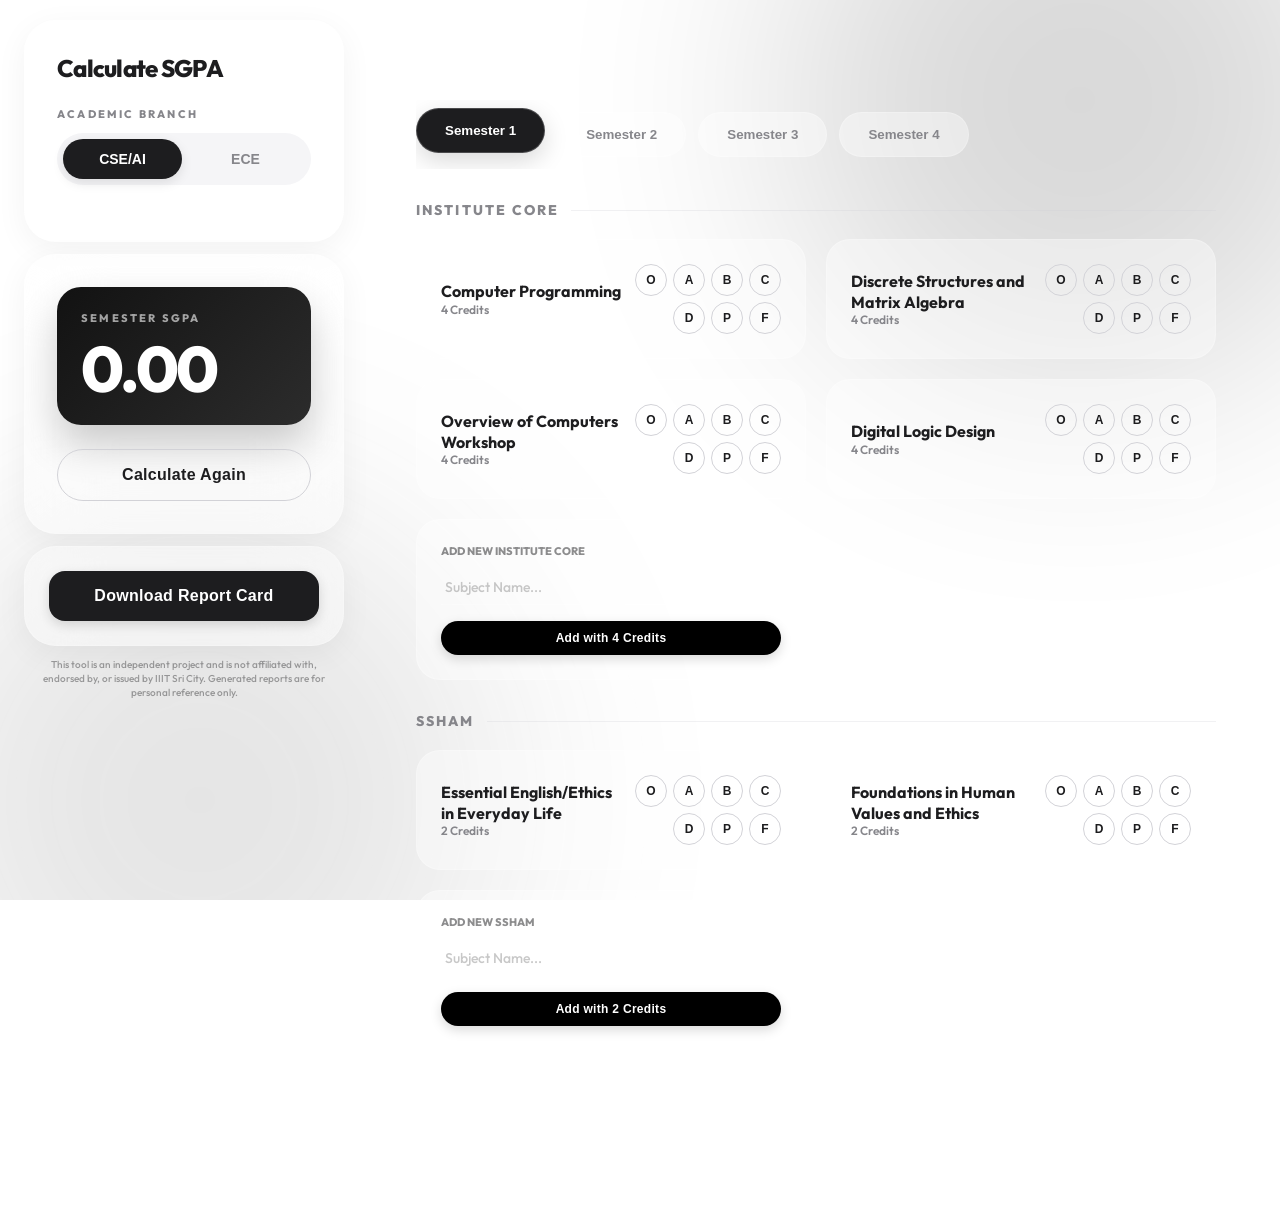
==== calculator.html @ d3ae96c5 "sgpa" ====
<!doctype html>
<html lang="en">

<head>
  <meta charset="UTF-8" />
  <meta name="viewport" content="width=device-width, initial-scale=1.0" />
  <title>SGPA CALCULATOR</title>
  <link rel="stylesheet" href="styles.css" />
  <link rel="preconnect" href="https://fonts.googleapis.com" />
  <link href="https://fonts.googleapis.com/css2?family=Outfit:wght@300;400;500;600;700;800&display=swap"
    rel="stylesheet" />
  <style>
    :root {
      --primary-accent: #000;
      --glass-bg: rgba(255, 255, 255, 0.4);
      --glass-border: rgba(255, 255, 255, 0.2);
      --card-radius: 32px;
      --fluid-ease: cubic-bezier(0.16, 1, 0.3, 1);
    }

    body.dark-mode {
      --primary-accent: #fff;
      --glass-bg: rgba(10, 10, 10, 0.4);
      --glass-border: rgba(255, 255, 255, 0.05);
    }

    body {
      font-family: 'Outfit', sans-serif;
      margin: 0;
      min-height: 100vh;
      background: var(--bg);
      color: var(--text);
      transition: background 0.5s ease;
    }

    /* Ambient Background blobs */
    .ambient-blobs {
      position: fixed;
      inset: 0;
      z-index: -1;
      overflow: hidden;
      pointer-events: none;
    }

    .blob {
      position: absolute;
      width: 600px;
      height: 600px;
      border-radius: 50%;
      filter: blur(120px);
      opacity: 0.15;
      animation: float 20s infinite alternate;
    }

    .blob-1 {
      background: #000;
      top: -200px;
      right: -100px;
    }

    .blob-2 {
      background: #555;
      bottom: -200px;
      left: -100px;
      animation-delay: -5s;
    }

    body.dark-mode .blob-1 {
      background: #fff;
    }

    body.dark-mode .blob-2 {
      background: #888;
    }

    @keyframes float {
      from {
        transform: translate(0, 0) rotate(0deg);
      }

      to {
        transform: translate(100px, 50px) rotate(30deg);
      }
    }


    .glass-card {
      background: var(--glass-bg);
      backdrop-filter: blur(40px) saturate(150%);
      border: 1px solid var(--glass-border);
      border-radius: var(--card-radius);
      padding: 32px;
      box-shadow: 0 8px 32px rgba(0, 0, 0, 0.05);
    }

    .brand-header {
      display: flex;
      align-items: center;
      gap: 16px;
      margin-bottom: 8px;
    }

    .brand-logo {
      width: 48px;
      height: 48px;
      background: var(--text);
      border-radius: 12px;
      display: flex;
      align-items: center;
      justify-content: center;
      color: var(--bg);
      font-weight: 800;
      font-size: 24px;
    }

    /* Branch Toggle */
    .branch-selector {
      display: grid;
      grid-template-columns: 1fr 1fr;
      background: var(--tag-bg);
      padding: 6px;
      border-radius: 999px;
      gap: 4px;
    }

    .branch-btn {
      padding: 12px;
      border-radius: 999px;
      border: none;
      background: transparent;
      color: var(--text-secondary);
      font-weight: 700;
      font-size: 14px;
      cursor: pointer;
      transition: all 0.4s var(--fluid-ease);
    }

    .branch-btn.active {
      background: var(--text);
      color: var(--bg);
      box-shadow: 0 4px 12px rgba(0, 0, 0, 0.1);
    }

    /* Results Dashboard */
    .result-stack {
      display: flex;
      flex-direction: column;
      gap: 16px;
    }

    .stat-card {
      padding: 24px;
      border-radius: 24px;
      background: var(--tag-bg);
      border: 1px solid var(--glass-border);
    }

    .stat-card.highlight {
      background: linear-gradient(135deg, #121212 0%, #2c2c2c 100%);
      border: none;
      box-shadow: 0 20px 40px rgba(0, 0, 0, 0.2);
      position: relative;
      overflow: hidden;
    }

    body.dark-mode .stat-card.highlight {
      background: linear-gradient(135deg, #f5f5f7 0%, #d2d2d7 100%);
    }

    .stat-card.highlight .stat-label {
      color: #ffffff;
      opacity: 0.6;
    }

    .stat-card.highlight .stat-value {
      color: #ffffff;
    }

    body.dark-mode .stat-card.highlight .stat-label {
      color: #000000;
      opacity: 0.5;
    }

    body.dark-mode .stat-card.highlight .stat-value {
      color: #000000;
    }

    .stat-label {
      font-size: 11px;
      font-weight: 800;
      text-transform: uppercase;
      letter-spacing: 0.2em;
      margin-bottom: 12px;
      display: block;
    }

    .stat-value {
      font-size: 64px;
      font-weight: 800;
      letter-spacing: -0.04em;
      line-height: 1;
    }

    /* Main Content Styling */
    .content-panel {
      display: flex;
      flex-direction: column;
      gap: 32px;
    }

    .semester-nav {
      display: flex;
      gap: 12px;
      padding: 12px 0;
      overflow-x: auto;
      scrollbar-width: none;
      -ms-overflow-style: none;
    }

    .semester-nav::-webkit-scrollbar {
      display: none;
    }

    .sem-tab {
      padding: 14px 28px;
      background: var(--glass-bg);
      border: 1px solid var(--glass-border);
      border-radius: 999px;
      font-weight: 700;
      white-space: nowrap;
      cursor: pointer;
      transition: all 0.4s var(--fluid-ease);
      color: var(--text-secondary);
      user-select: none;
    }

    .sem-tab.active {
      background: var(--text);
      color: var(--bg);
      transform: translateY(-4px);
      box-shadow: 0 8px 24px rgba(0, 0, 0, 0.15);
    }

    .category-group {
      margin-bottom: 32px;
      animation: slide-up 0.6s var(--fluid-ease) both;
    }

    @keyframes slide-up {
      from {
        opacity: 0;
        transform: translateY(20px);
      }

      to {
        opacity: 1;
        transform: translateY(0);
      }
    }

    .category-title {
      font-size: 14px;
      font-weight: 800;
      text-transform: uppercase;
      letter-spacing: 0.15em;
      color: var(--text-secondary);
      margin-bottom: 20px;
      display: flex;
      align-items: center;
      gap: 12px;
    }

    .category-title::after {
      content: '';
      flex: 1;
      height: 1px;
      background: var(--border);
      opacity: 0.3;
    }

    .subject-grid {
      display: grid;
      grid-template-columns: repeat(auto-fill, minmax(350px, 1fr));
      gap: 20px;
    }

    .subject-card {
      background: var(--glass-bg);
      border: 1px solid var(--glass-border);
      border-radius: 24px;
      padding: 24px;
      display: flex;
      justify-content: space-between;
      align-items: center;
      transition: all 0.3s var(--fluid-ease);
    }

    .subject-card:hover {
      background: var(--bg);
      border-color: var(--text);
      transform: translateY(-4px);
    }

    .sub-info h4 {
      font-size: 16px;
      font-weight: 700;
      margin-bottom: 4px;
    }

    .sub-info p {
      font-size: 12px;
      color: var(--text-secondary);
      font-weight: 600;
    }

    .grade-btn-group {
      display: flex;
      flex-wrap: wrap;
      gap: 6px;
      max-width: 160px;
      justify-content: flex-end;
    }

    .grade-circle {
      width: 32px;
      height: 32px;
      border-radius: 50%;
      border: 1.5px solid var(--border);
      display: flex;
      align-items: center;
      justify-content: center;
      font-size: 12px;
      font-weight: 800;
      cursor: pointer;
      transition: all 0.2s ease;
      background: transparent;
      color: var(--text);
    }

    .grade-circle:hover {
      background: var(--tag-bg);
    }

    .grade-circle.selected {
      background: var(--text);
      color: var(--bg);
      border-color: var(--text);
    }

    /* Custom Course Styles */
    .add-course-card {
      background: var(--glass-bg) !important;
      border: 1px solid var(--glass-border) !important;
      padding: 24px !important;
      transition: all 0.3s var(--fluid-ease);
    }

    .add-course-card:hover {
      border-color: var(--text) !important;
      background: var(--bg) !important;
      transform: translateY(-4px);
    }

    .add-input {
      background: transparent;
      border: none;
      border-bottom: 1px solid var(--glass-border);
      color: var(--text);
      padding: 8px 4px;
      font-family: inherit;
      outline: none;
      font-size: 14px;
      font-weight: 600;
      width: 100%;
      transition: border-color 0.3s ease;
    }

    .add-input:focus {
      border-color: var(--text);
    }

    .add-input::placeholder {
      opacity: 0.4;
      font-weight: 500;
    }

    .branch-card { grid-area: branch; }
    .result-card { grid-area: result; }
    .download-card { grid-area: down; }
    .content-panel { grid-area: main; }

    /* Desktop Grid Layout */
    .dashboard {
      max-width: 1300px;
      margin: 0 auto;
      padding: 20px 24px;
      display: grid;
      grid-template-columns: 320px 1fr;
      grid-template-areas: 
        "side main";
      gap: 32px;
      min-height: 100vh;
    }

    .side-panel {
      grid-area: side;
      display: flex;
      flex-direction: column;
      gap: 12px;
      position: sticky;
      top: 16px;
      height: fit-content;
    }

    @media (max-width: 1100px) {
      .dashboard {
        display: flex;
        flex-direction: column;
        padding: 4px 8px;
        gap: 0px !important;
      }
      .side-panel {
        display: contents;
      }
      .branch-card {
        order: 1;
        margin-bottom: 12px;
      }
      .content-panel {
        order: 2;
        gap: 0px !important;
        margin-bottom: 0px !important;
        padding-bottom: 0px !important;
      }
      .category-group {
        margin-bottom: 0px !important;
        padding-bottom: 0px !important;
      }
      .result-card {
        order: 3;
        margin-top: 0px !important;
        text-align: center;
      }
      .stat-card.highlight {
        display: flex;
        flex-direction: column;
        align-items: center;
        justify-content: center;
      }
      .download-card {
        order: 4;
        margin-top: 12px;
      }
      .side-panel > p {
        order: 5;
      }
      .stat-value {
        font-size: 44px;
        margin-top: 4px;
      }
      .glass-card {
        padding: 16px 12px !important;
      }
      .subject-grid {
        gap: 8px;
      }
    }

    @media (max-width: 600px) {
      .subject-card {
        flex-direction: column;
        align-items: flex-start;
        gap: 16px;
      }

      .grade-btn-group {
        width: 100%;
        max-width: 100%;
        justify-content: flex-start;
      }

      .glass-card {
        padding: 24px 20px;
      }

      .sem-tab {
        padding: 10px 20px;
        font-size: 13px;
      }

      .category-title {
        font-size: 12px;
        justify-content: center;
        text-align: center;
      }
      .category-title::after {
        display: none;
      }
      .stat-value {
        font-size: 40px;
      }
    }
  </style>
</head>

<body>
  <div class="ambient-blobs">
    <div class="blob blob-1"></div>
    <div class="blob blob-2"></div>
  </div>

  <div class="dashboard">
    <aside class="side-panel">
      <!-- Card 1: Branch Selection (Top on Mobile) -->
      <div class="glass-card branch-card">
        <div class="brand-header">
          <h2 style="font-size: 24px; font-weight: 800; letter-spacing: -0.03em;">Calculate SGPA</h2>
        </div>
        <div style="margin: 24px 0;">
          <label class="stat-label">Academic Branch</label>
          <div class="branch-selector" id="branchSelector">
            <button class="branch-btn active" onclick="switchBranch('CSE')">CSE/AI</button>
            <button class="branch-btn" onclick="switchBranch('ECE')">ECE</button>
          </div>
        </div>
      </div>

      <!-- Card 2: SGPA Results (End of page on Mobile) -->
      <div class="glass-card result-card">
        <div class="result-stack">
          <div class="stat-card highlight">
            <label class="stat-label">Semester SGPA</label>
            <div class="stat-value" id="currentSGPA">0.00</div>
          </div>
        </div>
        <div style="margin-top: 24px; display: flex; flex-direction: column; gap: 12px;">
          <button class="cta secondary" onclick="resetGrades()" style="width: 100%; padding: 16px;">Calculate Again</button>
        </div>
      </div>

      <!-- Card 3: Download Report Card (End of page on Mobile) -->
      <div class="glass-card download-card" style="padding: 24px;">
        <button class="cta" onclick="downloadReport()" style="width: 100%; border-radius: 16px; height: 50px; background: var(--text); color: var(--bg); font-weight: 800;">Download Report Card</button>
      </div>

      <p style="font-size: 10px; opacity: 0.4; text-align: center; font-weight: 500; line-height: 1.4; padding: 0 10px;">
        This tool is an independent project and is not affiliated with, endorsed by, or issued by IIIT Sri City. Generated reports are for personal reference only.
      </p>
    </aside>

    <main class="content-panel">
      <nav class="semester-nav" id="semNav">
        <!-- Semesters 1-4 -->
      </nav>

      <div id="subjectsContainer">
        <!-- Subjects by category -->
      </div>
    </main>
  </div>

  <script>
    const CURRICULUM = {
      CSE: {
        1: {
          "Institute Core": [
            { code: "ICS101", name: "Computer Programming", credits: 4 },
            { code: "IMA101", name: "Discrete Structures and Matrix Algebra", credits: 4 },
            { code: "IEC101", name: "Overview of Computers Workshop", credits: 4 },
            { code: "IEC102", name: "Digital Logic Design", credits: 4 }],
          "SSHAM": [
            { code: "ISK101", name: "Essential English/Ethics in Everyday Life", credits: 2 },
            { code: "SSH001", name: "Foundations in Human Values and Ethics", credits: 2 }]
        },
        2: {
          "Institute Core": [
            { code: "IMA102", name: "Probability and Statistics", credits: 4 },
            { code: "ICS201", name: "Data Structures and Algorithms", credits: 4 },
            { code: "IEC204", name: "Signals and Systems", credits: 4 }],
          "Program Core": [
            { code: "ICS103", name: "Computer Architecture", credits: 4 }],
          "SSHAM": [
            { code: "ISK102", name: "Operational Communication", credits: 2 },
            { code: "SSH-EEL", name: "Ethics in Everyday Life/ AIV", credits: 2 }]
        },
        3: {
          "Institute Core": [
            { code: "IMA103", name: "Real Analysis, Numerical Analysis and Calculus", credits: 4 },
            { code: "ICS102", name: "Object Oriented Programming", credits: 4 }],
          "Program Core": [
            { code: "ICS202", name: "Advanced Data Structures and Algorithms", credits: 4 },
            { code: "ICS203", name: "Operating Systems", credits: 4 },
            { code: "ICS204", name: "Database Management Systems", credits: 4 }],
          "SSHAM": [
            { code: "ISK201", name: "Professional Communication", credits: 2 }]
        },
        4: {
          "Institute Core": [
            { code: "IEC255", name: "Computer and Communication Networks", credits: 4 }],
          "Program Core": [
            { code: "ICS301", name: "Fundamentals of Full Stack Development", credits: 4 },
            { code: "ICS400", name: "Theory of Computation", credits: 4 },
            { code: "ICS341", name: "Artificial Intelligence", credits: 4 }],
          "SSHAM": [
            { code: "ISK202", name: "Advanced Communication Skills", credits: 2 },
            { code: "QIC101", name: "Quantum Information & Computing", credits: 2 }]
        }
      },
      ECE: {
        1: {
          "Institute Core": [
            { code: "ICS101", name: "Computer Programming", credits: 4 },
            { code: "IMA101", name: "Discrete Structures and Matrix Algebra", credits: 4 },
            { code: "IEC101", name: "Overview of Computers Workshop", credits: 4 },
            { code: "IEC102", name: "Digital Logic Design", credits: 4 }],
          "SSHAM": [
            { code: "ISK101", name: "Essential English/Ethics in Everyday Life", credits: 2 },
            { code: "SSH001", name: "Foundations in Human Values and Ethics", credits: 2 }]
        },
        2: {
          "Institute Core": [
            { code: "IMA102", name: "Probability and Statistics", credits: 4 },
            { code: "ICS201", name: "Data Structures and Algorithms", credits: 4 },
            { code: "IEC204", name: "Signals and Systems", credits: 4 }],
          "Program Core": [
            { code: "IEC103", name: "Basic Electronics Circuits", credits: 4 }],
          "SSHAM": [
            { code: "ISK102", name: "Operational Communication", credits: 2 },
            { code: "SSH-EEL", name: "Ethics in Everyday Life/ AIV", credits: 2 }]
        },
        3: {
          "Institute Core": [
            { code: "IMA200", name: "Real Analysis, Numerical Analysis and Calculus", credits: 4 },
            { code: "ICS102", name: "Object Oriented Programming", credits: 4 }],
          "Program Core": [
            { code: "IEC330", name: "Control Systems", credits: 4 },
            { code: "IEC111", name: "Circuit and Network Analysis", credits: 4 },
            { code: "IEC201", name: "Embedded Systems", credits: 4 }],
          "SSHAM": [
            { code: "ISK201", name: "Professional Communication", credits: 2 }]
        },
        4: {
          "Institute Core": [
            { code: "IEC255", name: "Computer and Communication Networks", credits: 4 }],
          "Program Core": [
            { code: "IEC400", name: "Fundamentals of Communication", credits: 4 },
            { code: "ICS400", name: "Theory of Computation", credits: 4 },
            { code: "IEC202", name: "Analog Circuits", credits: 4 },
            { code: "IEC301", name: "Electromagnetics and Transmission Lines", credits: 4 }],
          "SSHAM": [
            { code: "ISK202", name: "Advanced Communication Skills", credits: 2 },
            { code: "QIC101", name: "Quantum Information & Computing", credits: 2 }]
        }
      }
    };

    const GRADES = { O: 10, A: 9, B: 8, C: 7, D: 6, P: 5, F: 0 };

    let state = {
      branch: 'CSE',
      semester: 1,
      grades: {}, // Format: { "CSE|1|ICS101": "O", ... }
      custom: [] // Format: [{ branch, semester, category, name, credits, grade }]
    };

    // Load from local storage
    const saved = localStorage.getItem('gradeboard_state');
    if (saved) {
      const parsed = JSON.parse(saved);
      // Migrate old state if needed (old state didn't have custom)
      state = { ...state, ...parsed };
      if (!state.custom) state.custom = [];
    }

    function init() {
      renderSemNav();
      renderSubjects();
      updateResults();
      initTheme();
    }

    function switchBranch(b) {
      state.branch = b;
      document.querySelectorAll('.branch-btn').forEach(btn => {
        btn.classList.toggle('active', btn.getAttribute('onclick').includes(`'${b}'`));
      });
      renderSubjects();
      updateResults();
      save();
    }

    function switchSem(s) {
      state.semester = s;
      document.querySelectorAll('.sem-tab').forEach(tab => {
        tab.classList.toggle('active', tab.textContent.includes(s));
      });
      renderSubjects();
      updateResults();
      save();
    }

    function renderSemNav() {
      const nav = document.getElementById('semNav');
      nav.innerHTML = [1, 2, 3, 4].map(s =>
        `<button class="sem-tab ${state.semester === s ? 'active' : ''}" onclick="switchSem(${s})">Semester ${s}</button>`
      ).join('');
    }

    function renderSubjects() {
      const container = document.getElementById('subjectsContainer');
      const data = CURRICULUM[state.branch][state.semester];
      container.innerHTML = '';

      Object.entries(data).forEach(([cat, subs]) => {
        const section = document.createElement('div');
        section.className = 'category-group';
        section.innerHTML = `<h3 class="category-title">${cat}</h3>`;

        const grid = document.createElement('div');
        grid.className = 'subject-grid';

        // Render Fixed Subjects
        subs.forEach(sub => {
          const key = `${state.branch}|${state.semester}|${sub.code}`;
          const currentGrade = state.grades[key] || '';
          const card = createSubjectCard(sub.name, sub.code, sub.credits, key, currentGrade);
          grid.appendChild(card);
        });

        // Render Custom Subjects for this category
        state.custom.filter(c => c.branch === state.branch && c.semester === state.semester && c.category === cat)
          .forEach((c, idx) => {
            const card = createSubjectCard(c.name, 'Custom', c.credits, `custom-${cat}-${idx}`, c.grade, true, idx, cat);
            grid.appendChild(card);
          });

        // Render "Add Course" Card
        const addCard = document.createElement('div');
        addCard.className = 'subject-card add-course-card';
        const defaultCr = (cat === 'SSHAM') ? 2 : 4;
        addCard.innerHTML = `
          <div style="width: 100%; display: flex; flex-direction: column; gap: 8px;">
            <p style="font-size: 11px; font-weight: 800; text-transform: uppercase; opacity: 0.5; margin-bottom: 4px;">Add New ${cat}</p>
            <input type="text" placeholder="Subject Name..." class="add-input" id="new-name-${cat}">
            <button class="cta" onclick="addCustomCourse('${cat}', ${defaultCr})" style="padding: 10px 16px; font-size: 12px; margin-top: 8px;">Add with ${defaultCr} Credits</button>
          </div>
        `;
        grid.appendChild(addCard);

        section.appendChild(grid);
        container.appendChild(section);
      });
    }

    function createSubjectCard(name, code, credits, key, currentGrade, isCustom = false, idx = -1, cat = '') {
      const card = document.createElement('div');
      card.className = 'subject-card';
      card.innerHTML = `
        <div class="sub-info">
          <div style="display: flex; align-items: center; gap: 10px;">
            <h4 style="margin: 0; font-size: 16px; font-weight: 700; line-height: 1.3;">${name}</h4>
            ${isCustom ? `<button onclick="removeCustomCourse('${cat}', ${idx})" style="background: none; border: none; color: #ff3b30; cursor: pointer; padding: 0; display: flex; opacity: 0.6;"><svg width="14" height="14" viewBox="0 0 24 24" fill="none" stroke="currentColor" stroke-width="2.5"><path d="M18 6L6 18M6 6l12 12"/></svg></button>` : ''}
          </div>
          <p>${credits} Credits</p>
        </div>
        <div class="grade-btn-group">
          ${Object.keys(GRADES).map(g => `
            <button class="grade-circle ${currentGrade === g ? 'selected' : ''}" 
                    onclick="${isCustom ? `setCustomGrade(${idx}, '${cat}', '${g}')` : `setGrade('${key}', '${g}')`}">${g}</button>
          `).join('')}
        </div>
      `;
      return card;
    }

    function addCustomCourse(cat, credits) {
      const nameInput = document.getElementById(`new-name-${cat}`);
      const name = nameInput.value.trim();

      if (name) {
        state.custom.push({
          branch: state.branch,
          semester: state.semester,
          category: cat,
          name: name,
          credits: credits,
          grade: ''
        });
        renderSubjects();
        updateResults();
        save();
      }
    }

    function removeCustomCourse(cat, idx) {
      // Find the actual index in global state.custom array
      const globalIdx = state.custom.findIndex((c, i) =>
        c.branch === state.branch && c.semester === state.semester && c.category === cat &&
        state.custom.filter((_, j) => j < i && state.custom[j].branch === state.branch && state.custom[j].semester === state.semester && state.custom[j].category === cat).length === idx
      );

      if (globalIdx !== -1) {
        state.custom.splice(globalIdx, 1);
        renderSubjects();
        updateResults();
        save();
      }
    }

    function setGrade(key, grade) {
      if (state.grades[key] === grade) {
        delete state.grades[key];
      } else {
        state.grades[key] = grade;
      }
      renderSubjects();
      updateResults();
      save();
    }

    function setCustomGrade(idx, cat, grade) {
      // Find the actual element in global state.custom
      const items = state.custom.filter(c => c.branch === state.branch && c.semester === state.semester && c.category === cat);
      const target = items[idx];
      if (target) {
        target.grade = (target.grade === grade) ? '' : grade;
        renderSubjects();
        updateResults();
        save();
      }
    }

    function updateResults() {
      let semPoints = 0, semCredits = 0;

      // Fixed Subjects
      const semData = CURRICULUM[state.branch][state.semester];
      Object.values(semData).flat().forEach(sub => {
        const key = `${state.branch}|${state.semester}|${sub.code}`;
        const grade = state.grades[key];
        if (grade) {
          semCredits += sub.credits;
          semPoints += (GRADES[grade] * sub.credits);
        }
      });

      // Custom Subjects
      state.custom.filter(c => c.branch === state.branch && c.semester === state.semester)
        .forEach(c => {
          if (c.grade) {
            semCredits += c.credits;
            semPoints += (GRADES[c.grade] * c.credits);
          }
        });

      const sgpa = semCredits > 0 ? (semPoints / semCredits).toFixed(2) : "0.00";
      document.getElementById('currentSGPA').textContent = sgpa;
    }

    function resetGrades() {
      const prefix = `${state.branch}|${state.semester}|`;
      Object.keys(state.grades).forEach(key => {
        if (key.startsWith(prefix)) delete state.grades[key];
      });
      // Clear custom grades for this sem
      state.custom.filter(c => c.branch === state.branch && c.semester === state.semester)
        .forEach(c => c.grade = '');

      renderSubjects();
      updateResults();
      save();
      document.activeElement.blur();
      window.scrollTo({ top: 0, behavior: 'smooth' });
    }

    function save() {
      localStorage.setItem('gradeboard_state', JSON.stringify(state));
    }

    function downloadReport() {
      const userName = prompt("Please enter your name for the report card:", "Student Name");
      if (!userName) return; // Cancelled

      const semData = CURRICULUM[state.branch][state.semester];
      let semPoints = 0, semCredits = 0;
      const tableRows = [];
      Object.entries(semData).forEach(([cat, subs]) => {
        subs.forEach(sub => {
          const key = `${state.branch}|${state.semester}|${sub.code}`;
          const grade = state.grades[key];
          if (grade) {
            semCredits += sub.credits;
            semPoints += (GRADES[grade] * sub.credits);
            tableRows.push(`
              <tr>
                <td style="padding: 12px; border: 1px solid #000;">${sub.name}</td>
                <td style="padding: 12px; border: 1px solid #000; text-align: center;">${cat.replace(' Core', '')}</td>
                <td style="padding: 12px; border: 1px solid #000; text-align: center;">${sub.credits}</td>
                <td style="padding: 12px; border: 1px solid #000; text-align: center; font-weight: 800;">${grade}</td>
              </tr>
            `);
          }
        });
      });

      // Add Custom subjects
      state.custom.filter(c => c.branch === state.branch && c.semester === state.semester)
        .forEach(c => {
          if (c.grade) {
            semCredits += c.credits;
            semPoints += (GRADES[c.grade] * c.credits);
            tableRows.push(`
              <tr>
                <td style="padding: 12px; border: 1px solid #000;">${c.name}</td>
                <td style="padding: 12px; border: 1px solid #000; text-align: center;">${c.category.replace(' Core', '')}</td>
                <td style="padding: 12px; border: 1px solid #000; text-align: center;">${c.credits}</td>
                <td style="padding: 12px; border: 1px solid #000; text-align: center; font-weight: 800;">${c.grade}</td>
              </tr>
            `);
          }
        });

      if (semCredits === 0) {
        alert("Please enter at least one grade for the current semester.");
        return;
      }

      const currentSGPA = (semPoints / semCredits).toFixed(2);

      let reportHTML = `
        <div id="printArea" style="padding: 40px; font-family: 'Outfit', sans-serif; color: #000;">
          <div style="border-bottom: 2px solid #000; padding-bottom: 20px; margin-bottom: 30px; text-align: center;">
            <h1 style="margin: 0; font-size: 32px; font-weight: 800; text-transform: uppercase;">Semester Report</h1>
            <p style="margin: 5px 0 0; font-weight: 600; opacity: 0.6;">Indian Institute of Information Technology, Sri City</p>
          </div>

          <div style="display: flex; justify-content: space-between; margin-bottom: 40px; align-items: flex-start;">
            <div style="text-align: left;">
              <p style="margin: 0; font-weight: 700; font-size: 14px; text-transform: uppercase; color: #444;">Name : <span style="font-weight: 800; color: #000; text-transform: none;">${userName}</span></p>
              <p style="margin: 4px 0; font-weight: 700; font-size: 14px; text-transform: uppercase; color: #444;">Branch : <span style="font-weight: 800; color: #000; text-transform: none;">${state.branch === 'CSE' ? 'CSE/AI' : 'ECE'}</span></p>
              <p style="margin: 4px 0; font-weight: 700; font-size: 14px; text-transform: uppercase; color: #444;">Semester : <span style="font-weight: 800; color: #000; text-transform: none;">${state.semester}</span></p>
            </div>
            <div style="text-align: right;">
              <p style="margin: 0; font-size: 12px; opacity: 0.5; font-weight: 600;">DATE OF ISSUE</p>
              <p style="margin: 2px 0; font-size: 13px; font-weight: 800;">${new Date().toLocaleDateString()}</p>
            </div>
          </div>

          <div style="margin-bottom: 40px;">
            <table style="width: 100%; border-collapse: collapse; border: 1px solid #000;">
              <thead>
                <tr style="text-align: left; font-size: 11px; text-transform: uppercase; background: transparent; color: #000; letter-spacing: 0.1em;">
                  <th style="padding: 12px; border: 1px solid #000;">Subject Name</th>
                  <th style="padding: 12px; border: 1px solid #000; text-align: center;">Type</th>
                  <th style="padding: 12px; border: 1px solid #000; text-align: center;">Credits</th>
                  <th style="padding: 12px; border: 1px solid #000; text-align: center;">Grade</th>
                </tr>
              </thead>
              <tbody>${tableRows.join('')}</tbody>
            </table>
          </div>

          <div style="margin-top: 50px; padding: 25px; background: #f8f8f8; border-radius: 12px; display: flex; justify-content: space-between; align-items: center;">
            <span style="font-weight: 800; font-size: 18px;">Semester SGPA</span>
            <span style="font-size: 32px; font-weight: 800;">${currentSGPA}</span>
          </div>

          <p style="margin-top: 40px; font-size: 10px; color: #999; text-align: center; border-top: 1px solid #eee; padding-top: 20px;">
            DISCLAIMER: This report is generated by an independent student tool and is NOT an official transcript issued by IIIT Sri City. 
            It is not affiliated with or endorsed by the institute.
          </p>
        </div>
      `;

      const printFrame = document.createElement('iframe');
      printFrame.style.display = 'none';
      document.body.appendChild(printFrame);
      printFrame.contentDocument.write(`
        <html>
          <head>
            <title>${userName} - ${state.semester} sem report</title>
            <link href="https://fonts.googleapis.com/css2?family=Inter:wght@400;600;700;800&family=Playfair+Display:wght@700;900&display=swap" rel="stylesheet">
            <style>
              @page { margin: 15mm; }
              body { margin: 0; font-family: 'Inter', sans-serif; color: #000; }
              div#printArea { font-family: 'Inter', sans-serif; }
              h1 { font-family: 'Playfair Display', serif; font-weight: 900; letter-spacing: -0.04em; }
            </style>
          </head>
          <body>${reportHTML}</body>
        </html>
      `);
      printFrame.contentDocument.close();

      setTimeout(() => {
        const oldTitle = document.title;
        document.title = `${userName} - ${state.semester} sem report`;
        printFrame.contentWindow.focus();
        printFrame.contentWindow.print();
        document.title = oldTitle;
        document.body.removeChild(printFrame);
      }, 500);
    }

    function initTheme() {
      const body = document.body;
      const savedTheme = localStorage.getItem('theme') || 'light';
      if (savedTheme === 'dark') body.classList.add('dark-mode');
    }

    init();
  </script>
</body>

</html>
---- styles.css ----
:root {
  color-scheme: light;
  scroll-behavior: smooth;
  --bg: #ffffff;
  --text: #1d1d1f;
  --text-secondary: #86868b;
  --accent: #000000;
  --accent-hover: #333333;
  --card-bg: #ffffff;
  --card-shadow: 0 4px 6px -1px rgba(0, 0, 0, 0.02), 0 2px 4px -1px rgba(0, 0, 0, 0.02);
  --card-shadow-hover: 0 20px 40px rgba(0, 0, 0, 0.08);
  --nav-bg: rgba(255, 255, 255, 0.85);
  --border: #d2d2d7;
  --radius-lg: 20px;
  --radius-md: 12px;
  --radius-sm: 8px;
  --font-main: "SF Pro Display", -apple-system, BlinkMacSystemFont, "Inter", "Segoe UI", Roboto, Oxygen, Ubuntu, Cantarell, "Open Sans", "Helvetica Neue", sans-serif;
  --tag-bg: #f5f5f7;
  --input-bg: #ffffff;
  --fluid-ease: cubic-bezier(0.16, 1, 0.3, 1);
}

body.dark-mode {
  color-scheme: dark;
  --bg: #000000;
  --text: #f5f5f7;
  --text-secondary: #a1a1a6;
  --accent: #ffffff;
  --accent-hover: #e8e8ed;
  --card-bg: #111111;
  --card-shadow: 0 4px 6px -1px rgba(0, 0, 0, 0.2);
  --card-shadow-hover: 0 20px 40px rgba(0, 0, 0, 0.4);
  --nav-bg: rgba(0, 0, 0, 0.85);
  --border: #333333;
  --tag-bg: #222222;
  --input-bg: #111111;
}

* {
  box-sizing: border-box;
  margin: 0;
  padding: 0;
}

body {
  font-family: var(--font-main);
  background: var(--bg);
  color: var(--text);
  min-height: 100vh;
  -webkit-font-smoothing: antialiased;
  -moz-osx-font-smoothing: grayscale;
  position: relative;
  overflow-x: hidden;
}

/* Background elements removed for pure white aesthetic */

a {
  color: inherit;
  text-decoration: none;
}

/* Removed .bg, .grid, .photo - going for clean background */

/* Header */
.hero-header {
  position: sticky;
  top: 0;
  z-index: 1000;
  background: var(--nav-bg);
  backdrop-filter: blur(20px) saturate(180%);
  -webkit-backdrop-filter: blur(20px) saturate(180%);
  border-bottom: 1px solid rgba(0, 0, 0, 0.05);
  padding: 16px 0;
  /* Horizontal padding moved to brand-container */
  margin: 0;
}

/* Splash Screen */
.splash-screen {
  position: fixed;
  top: 0;
  left: 0;
  width: 100%;
  height: 100%;
  display: flex;
  align-items: center;
  /* Center vertically on desktop */
  justify-content: center;
  z-index: 2000;
  transition: transform 1.2s var(--fluid-ease), opacity 0.8s ease;
  background: var(--bg);
  will-change: transform, opacity;
  padding: 0 60px;
  box-sizing: border-box;
}

/* Prevent flicker on refresh */
html.no-splash .splash-screen {
  display: none !important;
}

html.no-splash .site-container {
  display: block !important;
  opacity: 1 !important;
  transform: none !important;
}

.splash-content {
  text-align: center;
  max-width: 1000px;
  width: 100%;
  box-sizing: border-box;
}

.splash-brand {
  font-size: 13px;
  font-weight: 600;
  background: linear-gradient(135deg, var(--text) 0%, var(--text-secondary) 100%);
  -webkit-background-clip: text;
  -webkit-text-fill-color: transparent;
  background-clip: text;
  text-transform: uppercase;
  letter-spacing: 0.15em;
  margin-bottom: 24px;
  transition: opacity 0.8s ease, transform 0.8s var(--fluid-ease);
  position: relative;
}

.splash-brand.hidden {
  opacity: 0;
  transform: translateY(-20px);
}

.splash-tagline {
  font-size: 72px;
  line-height: 1.1;
  font-weight: 400;
  letter-spacing: -0.03em;
  margin-bottom: 40px;
  color: var(--text);
  min-height: 2.5em;
  display: block;
  text-align: center;
}

.splash-tagline .word-wrapper {
  display: inline-block;
  white-space: nowrap;
  margin-right: 0.25em;
}

.splash-tagline .char {
  display: inline-block;
  opacity: 0;
  transform: translateY(10px) scale(1.1);
  filter: blur(5px);
  transition: opacity 0.8s ease, transform 0.8s cubic-bezier(0.2, 1, 0.3, 1), filter 0.8s ease;
  will-change: opacity, transform, filter;
}

.splash-tagline .char.visible {
  opacity: 1;
  transform: translateY(0) scale(1);
  filter: blur(0);
}



.splash-notice {
  font-size: 16px;
  line-height: 1.6;
  color: var(--text-secondary);
  margin-bottom: 32px;
  min-height: 8em;
  white-space: pre-wrap;
  text-align: center;
  opacity: 0;
  transition: opacity 1.5s ease;
}

.splash-notice.visible {
  opacity: 1;
}



.splash-actions {
  display: flex;
  gap: 20px;
  justify-content: center;
  align-items: center;
  margin-top: 20px;
}

.launch-button {
  display: inline-flex;
  align-items: center;
  gap: 12px;
  background: var(--accent);
  color: var(--bg);
  border: none;
  padding: 16px 36px;
  font-size: 18px;
  font-weight: 600;
  border-radius: 999px;
  cursor: pointer;
  transition: transform 0.5s var(--fluid-ease), background 0.5s var(--fluid-ease), box-shadow 0.5s var(--fluid-ease);
  box-shadow: 0 10px 20px rgba(0, 0, 0, 0.1);
  opacity: 1;
  transform: translateY(0);
  will-change: transform;
}

.exit-button {
  display: inline-flex;
  align-items: center;
  justify-content: center;
  background: var(--bg);
  color: var(--accent);
  border: 1px solid var(--accent);
  padding: 16px 36px;
  font-size: 18px;
  font-weight: 600;
  border-radius: 999px;
  cursor: pointer;
  transition: opacity 0.5s cubic-bezier(0.16, 1, 0.3, 1);
  /* Remove transform transition to prevent conflicts with direct JS updates */
  box-shadow: 0 10px 20px rgba(0, 0, 0, 0.05);
  opacity: 1;
  transform: translate(0, 0);
  will-change: transform;
}

.launch-button.hidden,
.exit-button.hidden {
  opacity: 0;
  transform: translateY(-20px);
  pointer-events: none;
}

.launch-button:hover {
  transform: scale(1.02) translateY(-2px);
  box-shadow: 0 20px 40px rgba(0, 0, 0, 0.15);
}

.exit-button:hover {
  background: #f5f5f7;
}

/* Gradual responsive font sizing for smooth transitions */
@media (max-width: 1400px) and (min-width: 1001px) {
  .splash-tagline {
    font-size: 64px;
  }

  .splash-notice {
    font-size: 15px;
  }
}

@media (max-width: 1000px) and (min-width: 801px) {
  .splash-tagline {
    font-size: 52px;
  }

  .splash-notice {
    font-size: 14px;
  }

  .splash-brand {
    font-size: 12px;
  }
}

@media (max-width: 800px) and (min-width: 601px) {
  .splash-tagline {
    font-size: 42px;
  }

  .splash-notice {
    font-size: 14px;
  }

  .splash-brand {
    font-size: 11px;
  }
}

@media (max-width: 600px) {
  .splash-tagline {
    font-size: 28px;
    line-height: 1.2;
  }

  .splash-notice {
    font-size: 13px;
    line-height: 1.5;
  }

  .splash-brand {
    font-size: 11px;
  }

  .splash-actions {
    gap: 12px;
  }

  .launch-button,
  .exit-button {
    padding: 12px 20px;
    font-size: 15px;
  }
}

.arrow-icon {
  width: 20px;
  height: 20px;
  transition: transform 0.3s ease;
}

.launch-button:hover .arrow-icon {
  transform: translateX(4px);
}

/* Transitions */
.site-container {
  opacity: 1;
  transition: opacity 1s ease, transform 1s var(--fluid-ease);
  will-change: transform, opacity;
}

.site-container.hidden {
  display: none;
  opacity: 0;
  transform: translateY(40px);
}

.splash-out {
  transform: translateY(-100%);
  opacity: 0;
  pointer-events: none;
}

@keyframes splash-intro {
  from {
    opacity: 0;
    transform: translateY(40px);
  }

  to {
    opacity: 1;
    transform: translateY(0);
  }
}

.brand-container {
  display: flex;
  align-items: center;
  justify-content: space-between;
  gap: 16px;
  max-width: 1200px;
  margin: 0 auto;
  width: 100%;
  padding: 0 60px;
  box-sizing: border-box;
  /* Internal padding matches main container */
}

.header-controls {
  display: flex;
  align-items: center;
  gap: 24px;
}

/* Digital Clock Styling */
.digital-clock {
  font-family: 'Inter', system-ui, -apple-system, sans-serif;
  font-variant-numeric: tabular-nums;
  color: var(--text);
  font-size: 32px;
  display: flex;
  align-items: baseline;
  gap: 2px;
  letter-spacing: -0.04em;
}

/* Theme Toggle */
.theme-toggle {
  background: var(--tag-bg);
  color: var(--text);
  border: none;
  width: 44px;
  height: 44px;
  border-radius: 50%;
  cursor: pointer;
  display: flex;
  align-items: center;
  justify-content: center;
  /* Only transition transform, not colors - colors should change instantly with theme */
  transition: transform 0.3s cubic-bezier(0.4, 0, 0.2, 1);
  border: 1px solid var(--border);
}

.calculator-link {
  background: var(--tag-bg);
  color: var(--text);
  width: 44px;
  height: 44px;
  border-radius: 50%;
  display: flex;
  align-items: center;
  justify-content: center;
  transition: transform 0.3s cubic-bezier(0.4, 0, 0.2, 1);
  border: 1px solid var(--border);
}

.calculator-link:hover {
  background: var(--border);
  transform: scale(1.05);
}

.calc-icon {
  width: 20px;
  height: 20px;
}

/* Only enable hover on devices with true hover capability */
@media (hover: hover) and (pointer: fine) {
  .theme-toggle:hover {
    background: var(--border);
    transform: scale(1.05);
  }
}

.theme-toggle svg {
  width: 20px;
  height: 20px;
}

.sun-icon {
  display: none;
}

.moon-icon {
  display: block;
}

body.dark-mode .sun-icon {
  display: block;
}

body.dark-mode .moon-icon {
  display: none;
}

.clock-h {
  font-weight: 700;
}

.clock-m {
  font-weight: 400;
}

.clock-s {
  font-weight: 200;
  color: var(--text-secondary);
}

.clock-sep {
  font-weight: 100;
  opacity: 0.2;
  padding: 0 1px;
}

.clock-ampm {
  font-weight: 500;
  font-size: 0.6em;
  color: var(--text-secondary);
  margin-left: 4px;
  vertical-align: middle;
}

.college-logo {
  height: 64px;
  /* Slightly smaller for header */
  width: auto;
  object-fit: contain;
  /* Removing grayscale for a more vibrant brand, or keep tailored? */
  /* User asked for minimal, let's keep it black/white but sharp */
  filter: grayscale(1) opacity(0.9);
}

.college-stack {
  display: flex;
  flex-direction: column;
  gap: 2px;
}

.college-name {
  font-size: 14px;
  font-weight: 600;
  letter-spacing: -0.01em;
  color: var(--text);
  text-transform: uppercase;
}

.college-name.native {
  font-size: 13px;
  font-weight: 400;
  color: var(--text-secondary);
  text-transform: none;
}

.college-tagline {
  font-size: 11px;
  color: var(--text-secondary);
  margin-top: 2px;
}

/* Main Layout */
main {
  max-width: 1200px;
  /* Centered content container */
  margin: 0 auto;
  padding: 80px 60px 120px;
  width: 100%;
  box-sizing: border-box;
}

/* Hero Section */
.hero {
  text-align: left;
  margin-bottom: 80px;
  display: flex;
  flex-direction: column;
  align-items: flex-start;
}

.hero-layout {
  display: flex;
  justify-content: space-between;
  align-items: flex-start;
  width: 100%;
  gap: 40px;
}

.hero-copy {
  flex: 1;
}

/* Minimalist Monochrome Calendar - Blended */
.calendar-wrapper {
  background: transparent;
  border: none;
  border-radius: 0;
  padding: 0;
  min-width: 250px;
  box-shadow: none;
  animation: reveal-fade 0.8s ease-out;
}

@keyframes reveal-fade {
  from {
    opacity: 0;
    transform: translateX(20px);
  }

  to {
    opacity: 1;
    transform: translateX(0);
  }
}

.calendar-header {
  display: flex;
  justify-content: space-between;
  align-items: center;
  margin-bottom: 20px;
}

.calendar-month {
  font-size: 16px;
  font-weight: 700;
  text-transform: uppercase;
  letter-spacing: 0.05em;
  color: var(--text);
}

.calendar-grid {
  display: grid;
  grid-template-columns: repeat(7, 1fr);
  gap: 8px;
  text-align: center;
}

.calendar-day-label {
  font-size: 11px;
  font-weight: 600;
  color: #86868b;
  text-transform: uppercase;
  margin-bottom: 8px;
}

.calendar-day {
  font-size: 14px;
  height: 32px;
  width: 32px;
  display: flex;
  align-items: center;
  justify-content: center;
  border-radius: 50%;
  color: var(--text);
  transition: all 0.2s ease;
}

.calendar-day.today {
  background: var(--accent);
  color: var(--bg);
  font-weight: 700;
}

.calendar-day.exam-date {
  background: transparent;
  color: var(--text);
  font-weight: 600;
  border: 1px solid var(--accent);
  border-radius: 50%;
  animation: exam-pulse 2s ease-in-out infinite;
}

/* Ensure today's highlight wins even if it's an exam date */
.calendar-day.today.exam-date {
  background: var(--accent);
  color: var(--bg);
}

@keyframes exam-pulse {

  0%,
  100% {
    border-color: var(--accent);
    box-shadow: 0 0 0 0 rgba(0, 0, 0, 0.2);
  }

  50% {
    border-color: var(--accent);
    box-shadow: 0 0 0 4px rgba(0, 0, 0, 0.1);
  }
}

.calendar-info {
  margin-top: 16px;
  animation: fadeIn 0.5s ease-out;
}

.exam-pointer {
  display: flex;
  align-items: center;
  gap: 8px;
  color: var(--text);
  font-size: 13px;
  font-weight: 600;
}

.exam-pointer svg {
  width: 14px;
  height: 14px;
}

@keyframes fadeIn {
  from {
    opacity: 0;
    transform: translateY(5px);
  }

  to {
    opacity: 1;
    transform: translateY(0);
  }
}

.calendar-day.other-month {
  color: var(--text-secondary);
}

.hero-copy {
  position: relative;
}

.hero-copy h1 {
  font-size: 56px;
  line-height: 0.85;
  /* Tighter for architectural look */
  font-weight: 600;
  letter-spacing: -0.02em;
  margin-bottom: 20px;
  color: var(--text);
  position: relative;
  z-index: 5;
  will-change: transform;
}



.accent {
  display: block;
  color: var(--text);
  padding-bottom: 4px;
}

/* Override accent for subtext to be simple gray */
.hero-copy h1 .accent {
  background: none;
  -webkit-text-fill-color: initial;
  color: var(--text-secondary);
  font-weight: 500;
  margin-top: 8px;
  font-size: 28px;
  letter-spacing: -0.01em;
}

.subtext {
  font-size: 20px;
  line-height: 1.4;
  color: var(--text-secondary);
  max-width: 600px;
  margin: 0 0 12px 0;
}

.hero-actions {
  display: flex;
  gap: 16px;
  justify-content: flex-start;
  margin-bottom: 40px;
}

.cta {
  background: var(--accent);
  color: var(--bg);
  border: none;
  font-size: 16px;
  font-weight: 600;
  padding: 14px 32px;
  border-radius: 999px;
  /* Back to capsule */
  cursor: pointer;
  transition: all 0.3s cubic-bezier(0.25, 1, 0.5, 1);
  position: relative;
  overflow: hidden;
  box-shadow: 0 4px 12px rgba(0, 0, 0, 0.15);
  letter-spacing: 0.3px;
}

.cta::before {
  content: '';
  position: absolute;
  top: 50%;
  left: 50%;
  width: 0;
  height: 0;
  border-radius: 50%;
  background: rgba(255, 255, 255, 0.3);
  transform: translate(-50%, -50%);
  transition: width 0.3s ease-out, height 0.3s ease-out;
  pointer-events: none;
}

/* Only enable hover animations on devices that support true hover (not touch) */
@media (hover: hover) and (pointer: fine) {
  .cta:hover:not(:active)::before {
    width: 300px;
    height: 300px;
  }

  .cta:hover {
    background: var(--accent-hover);
    transform: scale(1.05);
    box-shadow: 0 8px 24px rgba(0, 0, 0, 0.2);
  }
}

.cta:active {
  transform: scale(0.98);
}

.cta:active::before {
  width: 0;
  height: 0;
  transition: width 0.1s, height 0.1s;
}

.cta.secondary {
  background: transparent;
  color: var(--text);
  border: 1px solid var(--border);
  box-shadow: none;
}

.cta.secondary:hover {
  background: var(--tag-bg);
  border-color: var(--text);
  transform: scale(1.05);
}

.stats {
  display: flex;
  gap: 40px;
  justify-content: flex-start;
  padding-top: 20px;
  border-top: 1px solid rgba(0, 0, 0, 0.08);
}

.stat-value {
  font-size: 24px;
  font-weight: 600;
  color: var(--text);
}

.stat-label {
  font-size: 13px;
  color: var(--text-secondary);
  font-weight: 500;
}


/* Browse / Filter Section */
.browse {
  scroll-margin-top: 100px;
  /* For sticky header */
}

.section-header {
  display: flex;
  flex-direction: column;
  align-items: flex-start;
  gap: 24px;
  margin-bottom: 32px;
}

.section-header h2 {
  font-size: 32px;
  font-weight: 600;
  letter-spacing: -0.01em;
}

.filters {
  display: flex;
  gap: 16px;
}

.filter {
  display: flex;
  flex-direction: column;
  gap: 8px;
}

.filter label {
  font-size: 12px;
  font-weight: 600;
  color: var(--text-secondary);
  margin-left: 4px;
}

.filter input,
.filter select {
  font-family: inherit;
  font-size: 15px;
  padding: 10px 16px;
  /* Pill shape */
  border-radius: 12px;
  border: 1px solid var(--border);
  background: var(--input-bg);
  color: var(--text);
  min-width: 180px;
  transition: border-color 0.2s;
  appearance: none;
  /* Remove default browser styles */
}

/* Custom select arrow would be nice, but keeping simple for now */

.filter input:focus,
.filter select:focus {
  outline: none;
  border-color: var(--accent);
  box-shadow: 0 0 0 3px rgba(0, 113, 227, 0.15);
}


/* Grid */
.pyq-grid {
  display: grid;
  grid-template-columns: repeat(auto-fill, minmax(300px, 1fr));
  /* Slightly wider cards */
  gap: 24px;
}

.pyq-card {
  background: var(--card-bg);
  border-radius: var(--radius-lg);
  padding: 24px;
  box-shadow: 0 4px 6px rgba(0, 0, 0, 0.07), 0 2px 4px rgba(0, 0, 0, 0.05);
  display: flex;
  flex-direction: column;
  transition: transform 0.4s var(--fluid-ease), box-shadow 0.4s var(--fluid-ease), opacity 0.4s var(--fluid-ease);
  border: 1px solid rgba(0, 0, 0, 0.03);
  position: relative;
  overflow: hidden;
  cursor: pointer;
  will-change: transform, box-shadow;
}

/* Premium Spotlight Effect */
.pyq-card::before {
  content: "";
  position: absolute;
  top: 0;
  left: 0;
  width: 100%;
  height: 100%;
  background: radial-gradient(500px circle at var(--x, 50%) var(--y, 50%),
      rgba(0, 0, 0, 0.04),
      transparent 40%);
  pointer-events: none;
  z-index: 1;
  opacity: 0;
  transition: opacity 0.3s ease-out;
}

.pyq-card:hover::before {
  opacity: 1;
}

.pyq-card:hover {
  box-shadow: 0 12px 24px rgba(0, 0, 0, 0.12), 0 8px 16px rgba(0, 0, 0, 0.08);
  transform: translateY(-4px);
}

/* Keep ripple for click feedback */
.ripple {
  position: absolute;
  border-radius: 50%;
  background: rgba(0, 0, 0, 0.1);
  width: 20px;
  height: 20px;
  transform: translate(-50%, -50%);
  animation: ripple-animation 0.6s cubic-bezier(0.4, 0, 0.2, 1);
  pointer-events: none;
  z-index: 10;
}

@keyframes ripple-animation {
  to {
    transform: translate(-50%, -50%) scale(20);
    opacity: 0;
  }
}

.pyq-card>* {
  position: relative;
  z-index: 2;
}

.tag {
  display: inline-block;
  padding: 6px 12px;
  border-radius: 6px;
  background: var(--tag-bg);
  color: var(--text-secondary);
  font-size: 11px;
  font-weight: 600;
  text-transform: uppercase;
  letter-spacing: 0.05em;
  margin-bottom: 12px;
}

.pyq-card h3 {
  font-size: 19px;
  line-height: 1.3;
  font-weight: 600;
  margin-bottom: 6px;
}

.pyq-meta {
  color: var(--text-secondary);
  font-size: 14px;
  display: flex;
  gap: 8px;
  margin-bottom: 20px;
}

/* Exam List */
.exam-list {
  margin-top: auto;
  /* Push to bottom */
  display: flex;
  flex-direction: column;
  gap: 12px;
}

.exam-row {
  display: flex;
  justify-content: space-between;
  align-items: center;
  padding: 10px 8px;
  /* Added some breathing room */
  margin: 0 -8px;
  /* Compensate for padding to align borders */
  border-bottom: 1px solid var(--border);
  cursor: pointer;
  border-radius: 8px;
  transition: background 0.1s var(--fluid-ease);
}

.exam-row:hover {
  background: var(--tag-bg);
}

.exam-row:active {
  background: var(--border);
}

.exam-row:last-child {
  border-bottom: none;
}

.exam-label {
  font-size: 14px;
  font-weight: 500;
}

.exam-meta {
  font-size: 12px;
  color: var(--text-secondary);
}

.exam-links {
  display: flex;
  flex-direction: column;
  align-items: flex-end;
  gap: 4px;
}

.exam-links a {
  font-size: 13px;
  color: var(--text);
  font-weight: 600;
  background: var(--tag-bg);
  padding: 6px 14px;
  border-radius: 999px;
  transition: all 0.2s;
  border: 1px solid transparent;
}

.exam-links a:hover {
  background: var(--accent);
  color: var(--bg);
  border-color: var(--accent);
  text-decoration: none;
}

/* Ghost button for 'Coming soon' */
.ghost {
  font-size: 13px;
  color: var(--text-secondary);
  background: var(--tag-bg);
  padding: 6px 14px;
  border-radius: 999px;
  border: none;
}


/* Dropdown for Years */
.year-dropdown {
  position: relative;
  width: 100%;
}

.year-trigger {
  display: inline-flex;
  align-items: center;
  gap: 8px;
  cursor: pointer;
  font-size: 13px;
  color: var(--text);
  font-weight: 600;
  background: var(--tag-bg);
  padding: 6px 14px;
  border-radius: 999px;
  transition: all 0.15s var(--fluid-ease);
  border: 1px solid transparent;
  user-select: none;
}

.year-trigger:hover,
.year-dropdown.active .year-trigger {
  background: var(--accent);
  color: var(--bg);
}

.chevron-icon {
  transition: transform 0.4s var(--fluid-ease);
  width: 12px;
  height: 12px;
  opacity: 0.7;
}

.year-dropdown.active .chevron-icon {
  transform: rotate(180deg);
  opacity: 1;
}

.year-menu {
  display: grid;
  grid-template-rows: 0fr;
  transition: grid-template-rows 0.25s var(--fluid-ease), opacity 0.2s ease, margin-top 0.25s var(--fluid-ease);
  opacity: 0;
  overflow: hidden;
  pointer-events: none;
  margin-top: 0;
  width: 100%;
  min-width: 160px;
}

.year-dropdown.active .year-menu {
  grid-template-rows: 1fr;
  opacity: 1;
  padding: 0;
  pointer-events: auto;
  margin-top: 8px;
}

.year-menu-inner {
  min-height: 0;
  background: var(--tag-bg);
  border-radius: 12px;
  padding: 6px;
  display: flex;
  flex-direction: column;
  gap: 2px;
  border: 1px solid var(--border);
}

.year-menu a {
  opacity: 0;
  transform: translateY(4px);
  transition: opacity 0.2s ease, transform 0.25s var(--fluid-ease), background 0.1s ease, color 0.1s ease;
}

.year-dropdown.active .year-menu a,
.exam-row:hover .year-menu a {
  opacity: 1;
  transform: translateY(0);
}

/* Staggered delays removed for snappier feel */

/* Desktop Hover Behavior */
@media (min-width: 1201px) {
  .exam-row:hover .year-menu {
    grid-template-rows: 1fr;
    opacity: 1;
    pointer-events: auto;
    margin-top: 8px;
  }

  .exam-row:hover .chevron-icon {
    transform: rotate(180deg);
    opacity: 1;
  }
}

.year-menu a {
  display: block;
  text-align: left;
  background: transparent;
  color: var(--text);
  padding: 8px 12px;
  border-radius: 8px;
}

.year-menu a:hover {
  background: var(--accent);
  color: var(--bg);
}


/* Material Reveal Animation */
.reveal {
  opacity: 0;
  transform: translateY(24px);
  transition: all 0.4s cubic-bezier(0.4, 0, 0.2, 1);
  /* Material deceleration curve */
}

.reveal.active {
  opacity: 1;
  transform: translateY(0);
}


/* Footer */
.footer {
  text-align: left;
  color: var(--text-secondary);
  font-size: 13px;
  padding: 60px 60px;
  border-top: 1px solid var(--border);
  max-width: 1200px;
  margin: 0 auto;
  width: 100%;
  box-sizing: border-box;
}

.footer p {
  margin-bottom: 20px;
  line-height: 1.6;
}

.footer-actions {
  display: flex;
  gap: 16px;
  flex-wrap: wrap;
}

.submit-pyq-button {
  display: inline-flex;
  align-items: center;
  gap: 8px;
  background: transparent;
  color: var(--accent);
  border: 2px solid var(--accent);
  padding: 10px 22px;
  border-radius: 999px;
  font-size: 14px;
  font-weight: 600;
  text-decoration: none;
  transition: all 0.3s var(--fluid-ease);
  box-shadow: 0 4px 12px rgba(0, 0, 0, 0.1);
}

.submit-pyq-button:hover {
  transform: scale(1.05) translateY(-2px);
  box-shadow: 0 8px 20px rgba(0, 0, 0, 0.2);
  background: var(--accent);
  color: var(--bg);
}

.submit-pyq-button svg {
  width: 18px;
  height: 18px;
}

.contribute-button {
  display: inline-flex;
  align-items: center;
  gap: 8px;
  background: var(--accent);
  color: var(--bg);
  padding: 12px 24px;
  border-radius: 999px;
  font-size: 14px;
  font-weight: 600;
  text-decoration: none;
  transition: all 0.3s var(--fluid-ease);
  box-shadow: 0 4px 12px rgba(0, 0, 0, 0.15);
  position: relative;
  animation: contribute-glow 3s ease-in-out infinite;
}

@keyframes contribute-glow {

  0%,
  100% {
    box-shadow: 0 4px 12px rgba(0, 0, 0, 0.15);
  }

  50% {
    box-shadow: 0 4px 20px rgba(0, 0, 0, 0.25), 0 0 30px rgba(0, 0, 0, 0.1);
  }
}

.contribute-button:hover {
  transform: scale(1.05) translateY(-2px);
  box-shadow: 0 8px 20px rgba(0, 0, 0, 0.3);
  background: var(--accent-hover);
  animation: none;
}

.contribute-button svg {
  width: 18px;
  height: 18px;
}

.recent-submissions {
  margin-top: 56px;
  padding-top: 32px;
  border-top: 1px solid var(--border);
  animation: reveal-fade 1s var(--fluid-ease);
}

.submissions-title {
  font-size: 11px;
  font-weight: 700;
  color: var(--text-secondary);
  margin-bottom: 12px;
  text-transform: uppercase;
  letter-spacing: 0.05em;
}

.submissions-list {
  display: flex;
  flex-direction: column;
  gap: 4px;
}

.submission-item {
  display: flex;
  align-items: center;
  gap: 10px;
  padding: 6px 12px;
  border-radius: var(--radius-sm);
  transition: all 0.3s var(--fluid-ease);
  cursor: default;
}

.submission-item:hover {
  background: var(--tag-bg);
  transform: translateX(4px);
}

.contributor-name {
  font-weight: 600;
  color: var(--text);
  font-size: 13px;
}

.submission-meta {
  color: var(--text-secondary);
  font-size: 12px;
}

.contributor-icon {
  color: var(--text);
  opacity: 0.4;
  flex-shrink: 0;
  width: 14px;
  height: 14px;
}

.submission-content {
  display: flex;
  align-items: center;
  gap: 6px;
  flex-wrap: wrap;
}

@media (max-width: 600px) {
  .submission-item {
    padding: 6px 0;
    /* Remove horizontal padding to align with footer edge */
    gap: 8px;
  }

  .submission-content {
    flex-direction: column;
    align-items: flex-start;
    gap: 0;
  }

  .submission-meta {
    white-space: normal;
    font-size: 11px;
    line-height: 1.4;
  }

  .contributor-name {
    font-size: 13px;
    line-height: 1.4;
  }
}

/* Intermediate Desktop Sizes - Responsive Padding */
@media (max-width: 1400px) and (min-width: 1201px) {

  .brand-container,
  main,
  .footer {
    padding-left: 40px;
    padding-right: 40px;
  }

  .splash-screen {
    padding-left: 40px;
    padding-right: 40px;
  }
}

@media (max-width: 900px) and (min-width: 1201px) {

  .brand-container,
  main,
  .footer {
    padding-left: 30px;
    padding-right: 30px;
  }

  .splash-screen {
    padding-left: 30px;
    padding-right: 30px;
  }
}

/* Center hero content at all sizes below 1100px */
@media (max-width: 1100px) {
  .hero {
    align-items: center;
    text-align: center;
  }

  .hero-layout {
    flex-direction: column;
    align-items: center;
  }

  .hero-copy h1 {
    text-align: center;
  }

  .subtext {
    text-align: center;
    margin-left: auto;
    margin-right: auto;
  }

  .hero-actions {
    justify-content: center;
  }

  .calendar-wrapper {
    margin: 0 auto 40px auto;
    /* Add bottom margin for spacing from buttons */
  }
}

/* Mobile Layout Changes */
@media (max-width: 800px) {
  .splash-screen {
    align-items: flex-start;
    padding-top: 20vh;
    padding-left: 20px;
    padding-right: 20px;
  }

  .splash-content {
    min-width: 100%;
  }

  .splash-actions {
    flex-direction: row;
    gap: 8px;
    width: 100%;
    justify-content: center;
    margin: 20px auto 0;
    padding: 0 10px;
  }

  .launch-button,
  .exit-button {
    width: auto;
    padding: 12px 16px;
    font-size: 14px;
    white-space: nowrap;
    min-width: 110px;
  }

  /* Remove min-width constraints to allow proper centering */
  .brand-container,
  main,
  .footer {
    min-width: 0;
    width: 100%;
    box-sizing: border-box;
  }

  .footer {
    padding: 40px 20px;
    text-align: left;
  }

  .footer-actions {
    justify-content: flex-start;
  }

  .hero-header {
    padding: 12px 0;
  }

  .brand-container {
    padding: 0 20px;
    flex-direction: column;
    align-items: flex-start;
    gap: 12px;
  }

  .digital-clock {
    font-size: 24px;
  }

  .clock-s {
    color: var(--text-secondary);
  }

  .college-name {
    font-size: 12px;
  }

  .college-name.native {
    font-size: 11px;
  }

  main {
    padding: 40px 20px 80px;
  }

  .hero {
    align-items: center;
    text-align: center;
  }

  .hero-layout {
    flex-direction: column;
    gap: 32px;
  }

  .hero-copy h1 {
    font-size: 36px;
    line-height: 0.95;
    text-align: center;
  }

  .hero-copy h1 .accent {
    font-size: 20px;
    margin-top: 12px;
  }

  .subtext {
    font-size: 16px;
    margin-bottom: 24px;
    text-align: center;
    margin-left: auto;
    margin-right: auto;
  }

  .calendar-wrapper {
    width: 100%;
    max-width: 320px;
    margin: 0 auto 48px;
    transform: translateX(0);
  }

  .hero-actions {
    width: 100%;
    display: flex;
    justify-content: center;
  }

  .section-header h2 {
    font-size: 26px;
  }

  .filters {
    width: 100%;
    flex-direction: column;
    gap: 16px;
  }

  .filter input,
  .filter select {
    width: 100%;
    min-width: 0;
  }

  .pyq-grid {
    grid-template-columns: 1fr;
  }

  .pyq-card {
    padding: 20px;
  }


}

/* View Transitions API - Flashy Theme Toggle */
::view-transition-group(root) {
  animation: none;
  mix-blend-mode: normal;
}

::view-transition-old(root),
::view-transition-new(root) {
  animation: none;
  mix-blend-mode: normal;
  display: block;
}

/* Force the new view to be on top and clipped by the circle */
body.transition-theme::view-transition-new(root) {
  z-index: 10000;
}

body.transition-theme::view-transition-old(root) {
  z-index: 1;
}

/* Ripple effect utility for toggle button */
.ripple {
  position: absolute;
  border-radius: 50%;
  background: var(--text);
  opacity: 0.2;
  width: 20px;
  height: 20px;
  transform: translate(-50%, -50%) scale(0);
  animation: ripple-pulse 0.6s ease-out;
  pointer-events: none;
}

@keyframes ripple-pulse {
  to {
    transform: translate(-50%, -50%) scale(4);
    opacity: 0;
  }
}
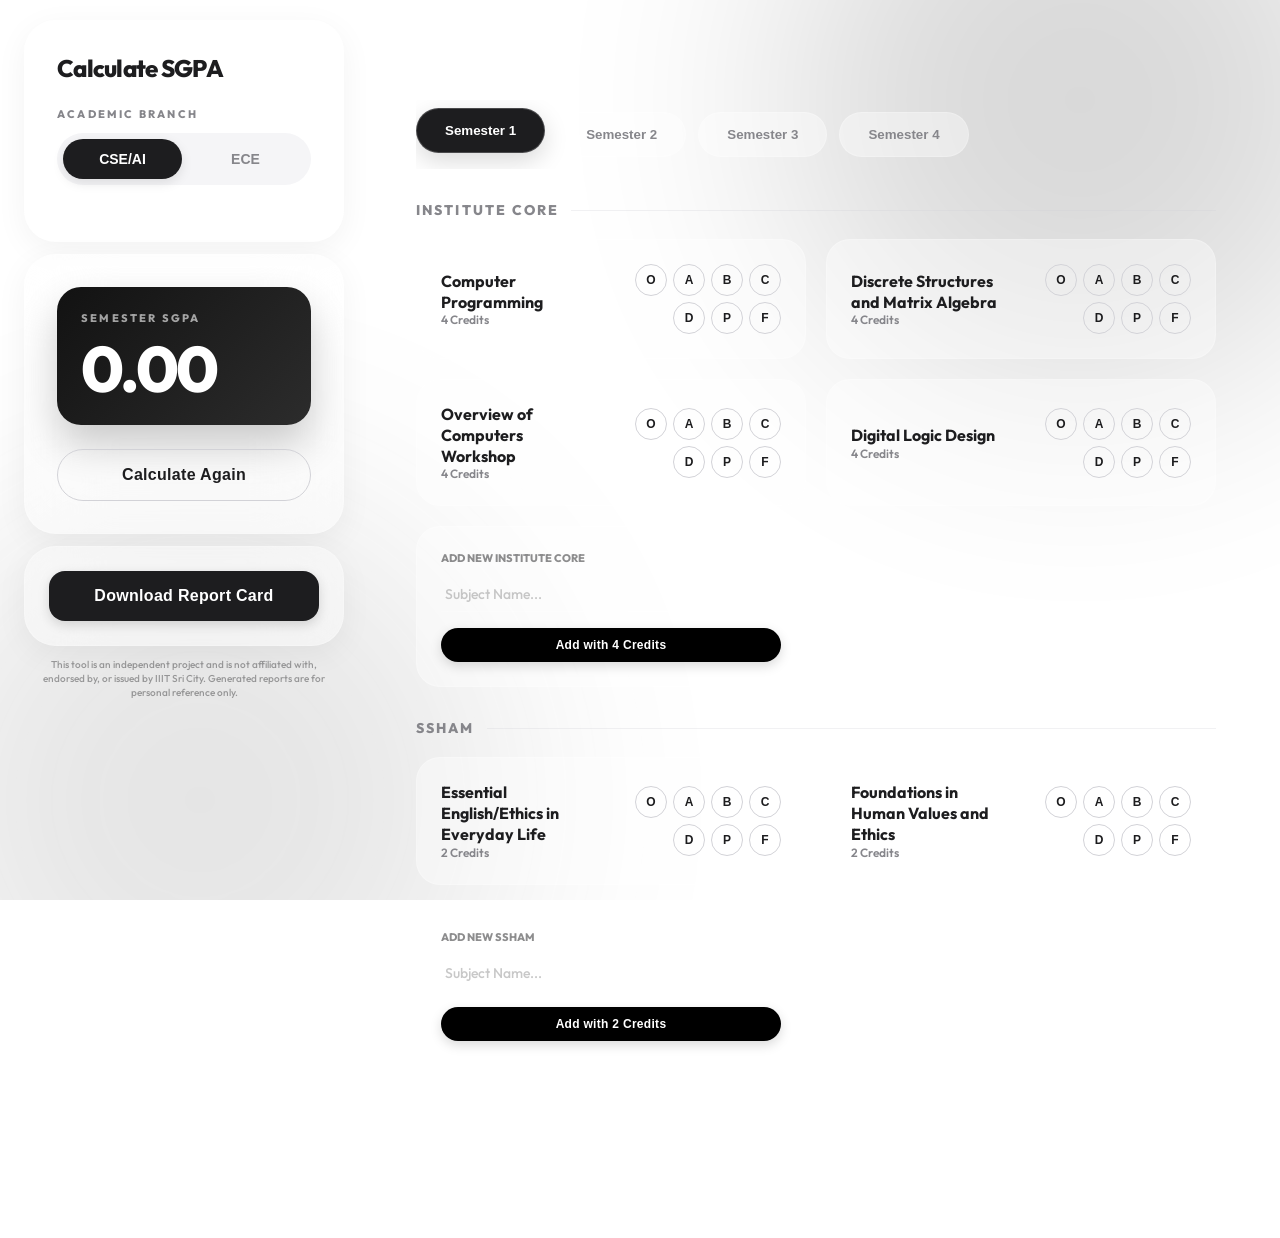
==== commit c7e00315: "uisgpa" ====
--- a/calculator.html
+++ b/calculator.html
@@ -348,6 +348,29 @@
     }
 
     /* Custom Course Styles */
+    .subject-card.completed {
+      border-color: var(--text) !important;
+    }
+
+    .tick-mark {
+      width: 18px;
+      height: 18px;
+      background: var(--text);
+      color: var(--bg);
+      border-radius: 50%;
+      display: flex;
+      align-items: center;
+      justify-content: center;
+      opacity: 0;
+      transform: scale(0.5);
+      transition: all 0.3s cubic-bezier(0.34, 1.56, 0.64, 1);
+    }
+
+    .subject-card.completed .tick-mark {
+      opacity: 1;
+      transform: scale(1);
+    }
+
     .add-course-card {
       background: var(--glass-bg) !important;
       border: 1px solid var(--glass-border) !important;
@@ -424,7 +447,10 @@
       }
       .branch-card {
         order: 1;
-        margin-bottom: 12px;
+        text-align: center;
+      }
+      .brand-header {
+        justify-content: center;
       }
       .content-panel {
         order: 2;
@@ -754,12 +780,19 @@
 
     function createSubjectCard(name, code, credits, key, currentGrade, isCustom = false, idx = -1, cat = '') {
       const card = document.createElement('div');
-      card.className = 'subject-card';
+      card.className = `subject-card ${currentGrade ? 'completed' : ''}`;
       card.innerHTML = `
         <div class="sub-info">
-          <div style="display: flex; align-items: center; gap: 10px;">
-            <h4 style="margin: 0; font-size: 16px; font-weight: 700; line-height: 1.3;">${name}</h4>
-            ${isCustom ? `<button onclick="removeCustomCourse('${cat}', ${idx})" style="background: none; border: none; color: #ff3b30; cursor: pointer; padding: 0; display: flex; opacity: 0.6;"><svg width="14" height="14" viewBox="0 0 24 24" fill="none" stroke="currentColor" stroke-width="2.5"><path d="M18 6L6 18M6 6l12 12"/></svg></button>` : ''}
+          <div style="display: flex; align-items: center; justify-content: space-between; gap: 10px;">
+            <div style="display: flex; align-items: center; gap: 10px; flex: 1;">
+              <h4 style="margin: 0; font-size: 16px; font-weight: 700; line-height: 1.3;">${name}</h4>
+              ${isCustom ? `<button onclick="removeCustomCourse('${cat}', ${idx})" style="background: none; border: none; color: #ff3b30; cursor: pointer; padding: 0; display: flex; opacity: 0.6;"><svg width="14" height="14" viewBox="0 0 24 24" fill="none" stroke="currentColor" stroke-width="2.5"><path d="M18 6L6 18M6 6l12 12"/></svg></button>` : ''}
+            </div>
+            <div class="tick-mark">
+              <svg width="10" height="10" viewBox="0 0 24 24" fill="none" stroke="currentColor" stroke-width="4">
+                <path d="M20 6L9 17L4 12" stroke-linecap="round" stroke-linejoin="round"/>
+              </svg>
+            </div>
           </div>
           <p>${credits} Credits</p>
         </div>
@@ -878,7 +911,7 @@
     }
 
     function downloadReport() {
-      const userName = prompt("Please enter your name for the report card:", "Student Name");
+      const userName = prompt("Please enter your name for the report card:", "") || "Student Name";
       if (!userName) return; // Cancelled
 
       const semData = CURRICULUM[state.branch][state.semester];
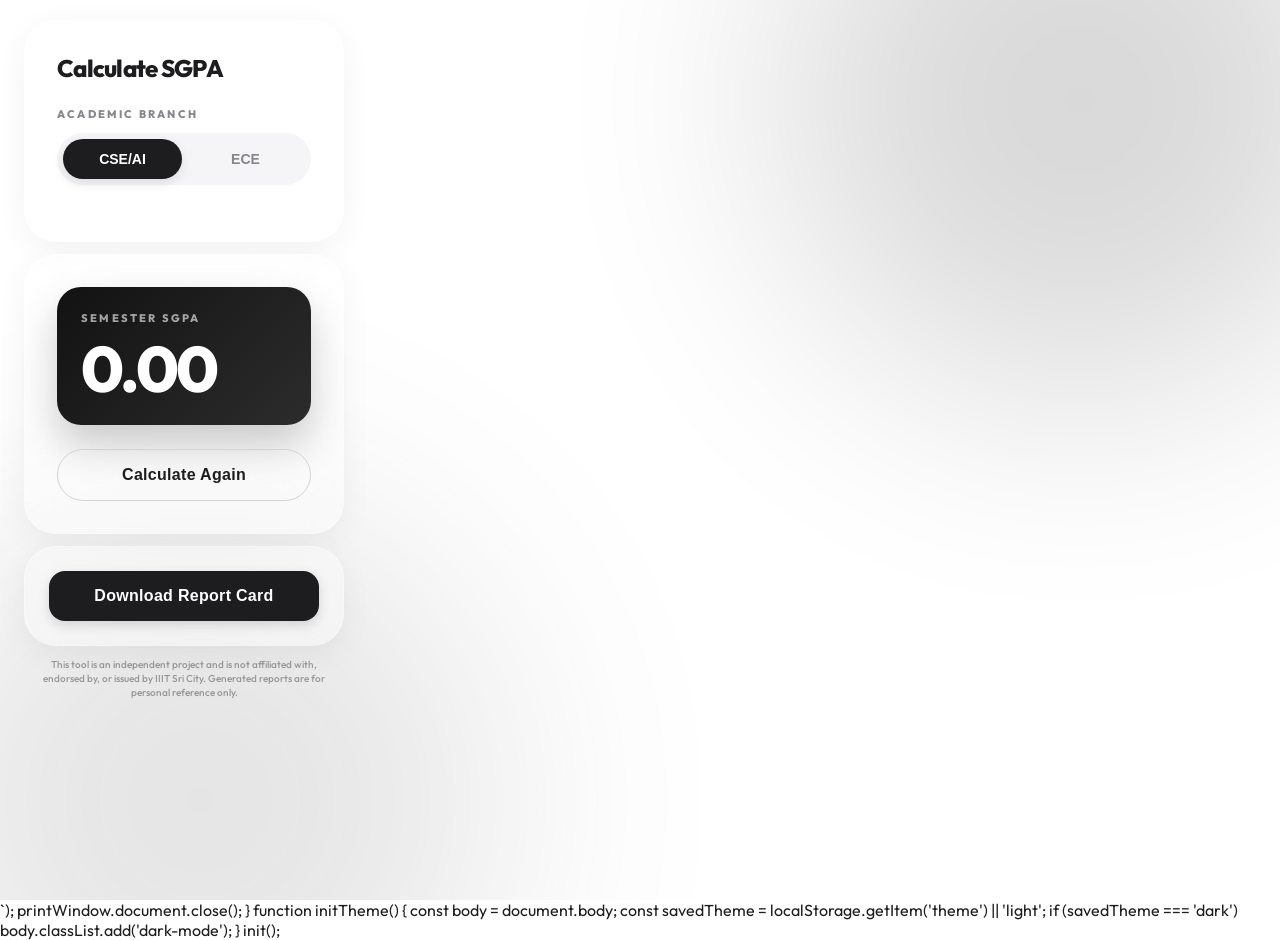
==== commit 96d6a190: "report" ====
--- a/calculator.html
+++ b/calculator.html
@@ -912,7 +912,7 @@
 
     function downloadReport() {
       const userName = prompt("Please enter your name for the report card:", "") || "Student Name";
-      if (!userName) return; // Cancelled
+      if (userName === null) return; // User pressed cancel
 
       const semData = CURRICULUM[state.branch][state.semester];
       let semPoints = 0, semCredits = 0;
@@ -959,80 +959,80 @@
       }
 
       const currentSGPA = (semPoints / semCredits).toFixed(2);
-
-      let reportHTML = `
-        <div id="printArea" style="padding: 40px; font-family: 'Outfit', sans-serif; color: #000;">
-          <div style="border-bottom: 2px solid #000; padding-bottom: 20px; margin-bottom: 30px; text-align: center;">
-            <h1 style="margin: 0; font-size: 32px; font-weight: 800; text-transform: uppercase;">Semester Report</h1>
-            <p style="margin: 5px 0 0; font-weight: 600; opacity: 0.6;">Indian Institute of Information Technology, Sri City</p>
-          </div>
-
-          <div style="display: flex; justify-content: space-between; margin-bottom: 40px; align-items: flex-start;">
-            <div style="text-align: left;">
-              <p style="margin: 0; font-weight: 700; font-size: 14px; text-transform: uppercase; color: #444;">Name : <span style="font-weight: 800; color: #000; text-transform: none;">${userName}</span></p>
-              <p style="margin: 4px 0; font-weight: 700; font-size: 14px; text-transform: uppercase; color: #444;">Branch : <span style="font-weight: 800; color: #000; text-transform: none;">${state.branch === 'CSE' ? 'CSE/AI' : 'ECE'}</span></p>
-              <p style="margin: 4px 0; font-weight: 700; font-size: 14px; text-transform: uppercase; color: #444;">Semester : <span style="font-weight: 800; color: #000; text-transform: none;">${state.semester}</span></p>
+      const reportTitle = `${userName} - Semester ${state.semester} Report`;
+
+      const printWindow = window.open('', '_blank');
+      if (!printWindow) {
+        alert("Please allow pop-ups to download the report.");
+        return;
+      }
+
+      printWindow.document.write(`
+        <html>
+          <head>
+            <title>${reportTitle}</title>
+            <link href="https://fonts.googleapis.com/css2?family=Inter:wght@400;600;700;800&family=Playfair+Display:wght@700;900&display=swap" rel="stylesheet">
+            <style>
+              @page { margin: 15mm; size: A4; }
+              body { margin: 0; padding: 40px; font-family: 'Inter', sans-serif; color: #000; }
+              .header { border-bottom: 2px solid #000; padding-bottom: 20px; margin-bottom: 30px; text-align: center; }
+              .title { font-family: 'Playfair Display', serif; font-size: 36px; font-weight: 900; letter-spacing: -0.04em; margin: 0; text-transform: uppercase; }
+              .subtitle { font-size: 14px; font-weight: 700; opacity: 0.6; margin-top: 5px; }
+              .meta { display: flex; justify-content: space-between; margin-bottom: 40px; }
+              .meta b { width: 80px; display: inline-block; opacity: 0.6; font-size: 11px; text-transform: uppercase; }
+              .meta p { margin: 4px 0; font-weight: 700; }
+              table { width: 100%; border-collapse: collapse; margin-block: 30px; }
+              th { text-align: center; padding: 12px; border: 1px solid #000; font-size: 11px; text-transform: uppercase; letter-spacing: 0.1em; background: #eee; }
+              .score { margin-top: 50px; padding: 25px; background: #f8f8f8; border-radius: 12px; display: flex; justify-content: space-between; align-items: center; border: 1px solid #eee; }
+              .score b { font-size: 20px; font-weight: 800; }
+              .score span { font-size: 36px; font-weight: 800; }
+            </style>
+          </head>
+          <body>
+            <div class="header">
+              <h1 class="title">Semester Report</h1>
+              <div class="subtitle">Indian Institute of Information Technology, Sri City</div>
             </div>
-            <div style="text-align: right;">
-              <p style="margin: 0; font-size: 12px; opacity: 0.5; font-weight: 600;">DATE OF ISSUE</p>
-              <p style="margin: 2px 0; font-size: 13px; font-weight: 800;">${new Date().toLocaleDateString()}</p>
+            <div class="meta">
+              <div>
+                <p><b>NAME</b>: ${userName}</p>
+                <p><b>BRANCH</b>: ${state.branch === 'CSE' ? 'CSE/AI' : 'ECE'}</p>
+                <p><b>TERM</b>: SEMESTER ${state.semester}</p>
+              </div>
+              <div style="text-align: right;">
+                <p><b>DATE</b>: ${new Date().toLocaleDateString()}</p>
+              </div>
             </div>
-          </div>
-
-          <div style="margin-bottom: 40px;">
-            <table style="width: 100%; border-collapse: collapse; border: 1px solid #000;">
+            <table>
               <thead>
-                <tr style="text-align: left; font-size: 11px; text-transform: uppercase; background: transparent; color: #000; letter-spacing: 0.1em;">
-                  <th style="padding: 12px; border: 1px solid #000;">Subject Name</th>
-                  <th style="padding: 12px; border: 1px solid #000; text-align: center;">Type</th>
-                  <th style="padding: 12px; border: 1px solid #000; text-align: center;">Credits</th>
-                  <th style="padding: 12px; border: 1px solid #000; text-align: center;">Grade</th>
+                <tr>
+                  <th style="text-align: left;">Subject Name</th>
+                  <th>Type</th>
+                  <th>Credits</th>
+                  <th>Grade</th>
                 </tr>
               </thead>
               <tbody>${tableRows.join('')}</tbody>
             </table>
-          </div>
-
-          <div style="margin-top: 50px; padding: 25px; background: #f8f8f8; border-radius: 12px; display: flex; justify-content: space-between; align-items: center;">
-            <span style="font-weight: 800; font-size: 18px;">Semester SGPA</span>
-            <span style="font-size: 32px; font-weight: 800;">${currentSGPA}</span>
-          </div>
-
-          <p style="margin-top: 40px; font-size: 10px; color: #999; text-align: center; border-top: 1px solid #eee; padding-top: 20px;">
-            DISCLAIMER: This report is generated by an independent student tool and is NOT an official transcript issued by IIIT Sri City. 
-            It is not affiliated with or endorsed by the institute.
-          </p>
-        </div>
-      `;
-
-      const printFrame = document.createElement('iframe');
-      printFrame.style.display = 'none';
-      document.body.appendChild(printFrame);
-      printFrame.contentDocument.write(`
-        <html>
-          <head>
-            <title>${userName} - ${state.semester} sem report</title>
-            <link href="https://fonts.googleapis.com/css2?family=Inter:wght@400;600;700;800&family=Playfair+Display:wght@700;900&display=swap" rel="stylesheet">
-            <style>
-              @page { margin: 15mm; }
-              body { margin: 0; font-family: 'Inter', sans-serif; color: #000; }
-              div#printArea { font-family: 'Inter', sans-serif; }
-              h1 { font-family: 'Playfair Display', serif; font-weight: 900; letter-spacing: -0.04em; }
-            </style>
-          </head>
-          <body>${reportHTML}</body>
+            <div class="score">
+              <b>Semester SGPA</b>
+              <span>${currentSGPA}</span>
+            </div>
+            <p style="margin-top: 40px; font-size: 10px; color: #999; text-align: center; line-height: 1.5;">
+              DISCLAIMER: This report is generated by an independent student tool and is NOT an official transcript issued by IIIT Sri City. It is not affiliated with or endorsed by the institute.
+            </p>
+            <script>
+              window.onload = () => {
+                setTimeout(() => {
+                  window.print();
+                  window.onafterprint = () => window.close();
+                }, 500);
+              };
+            </script>
+          </body>
         </html>
       `);
-      printFrame.contentDocument.close();
-
-      setTimeout(() => {
-        const oldTitle = document.title;
-        document.title = `${userName} - ${state.semester} sem report`;
-        printFrame.contentWindow.focus();
-        printFrame.contentWindow.print();
-        document.title = oldTitle;
-        document.body.removeChild(printFrame);
-      }, 500);
+      printWindow.document.close();
     }
 
     function initTheme() {
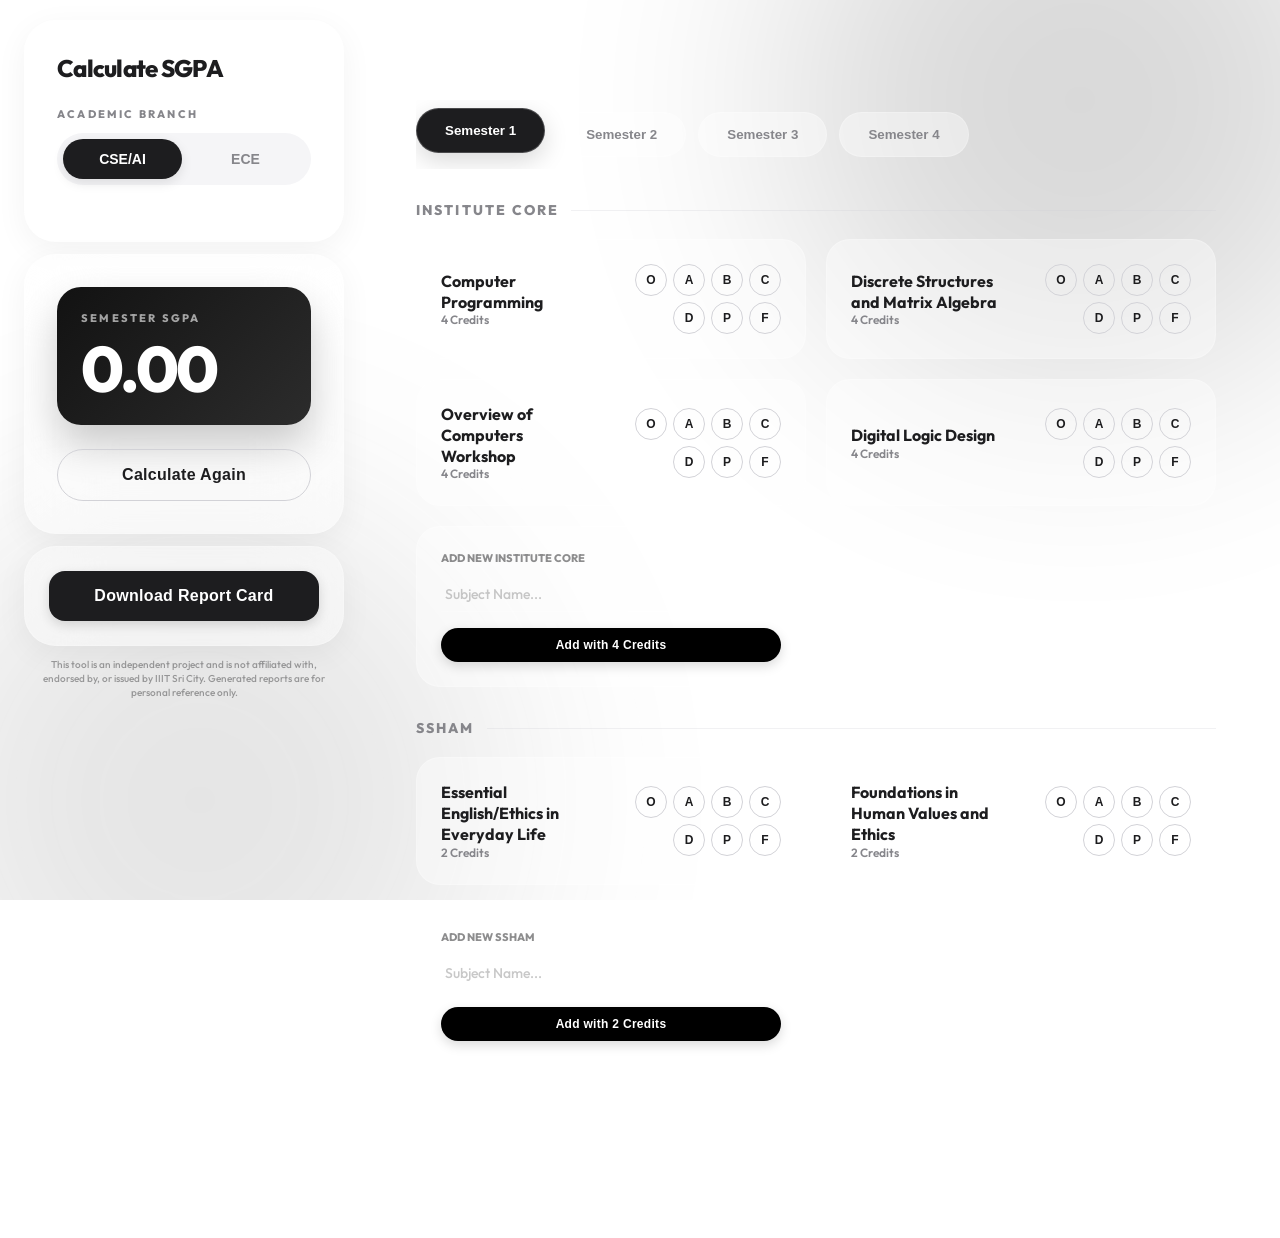
==== commit 58dec86e: "bug" ====
--- a/calculator.html
+++ b/calculator.html
@@ -1028,7 +1028,7 @@
                   window.onafterprint = () => window.close();
                 }, 500);
               };
-            </script>
+            <\/script>
           </body>
         </html>
       `);
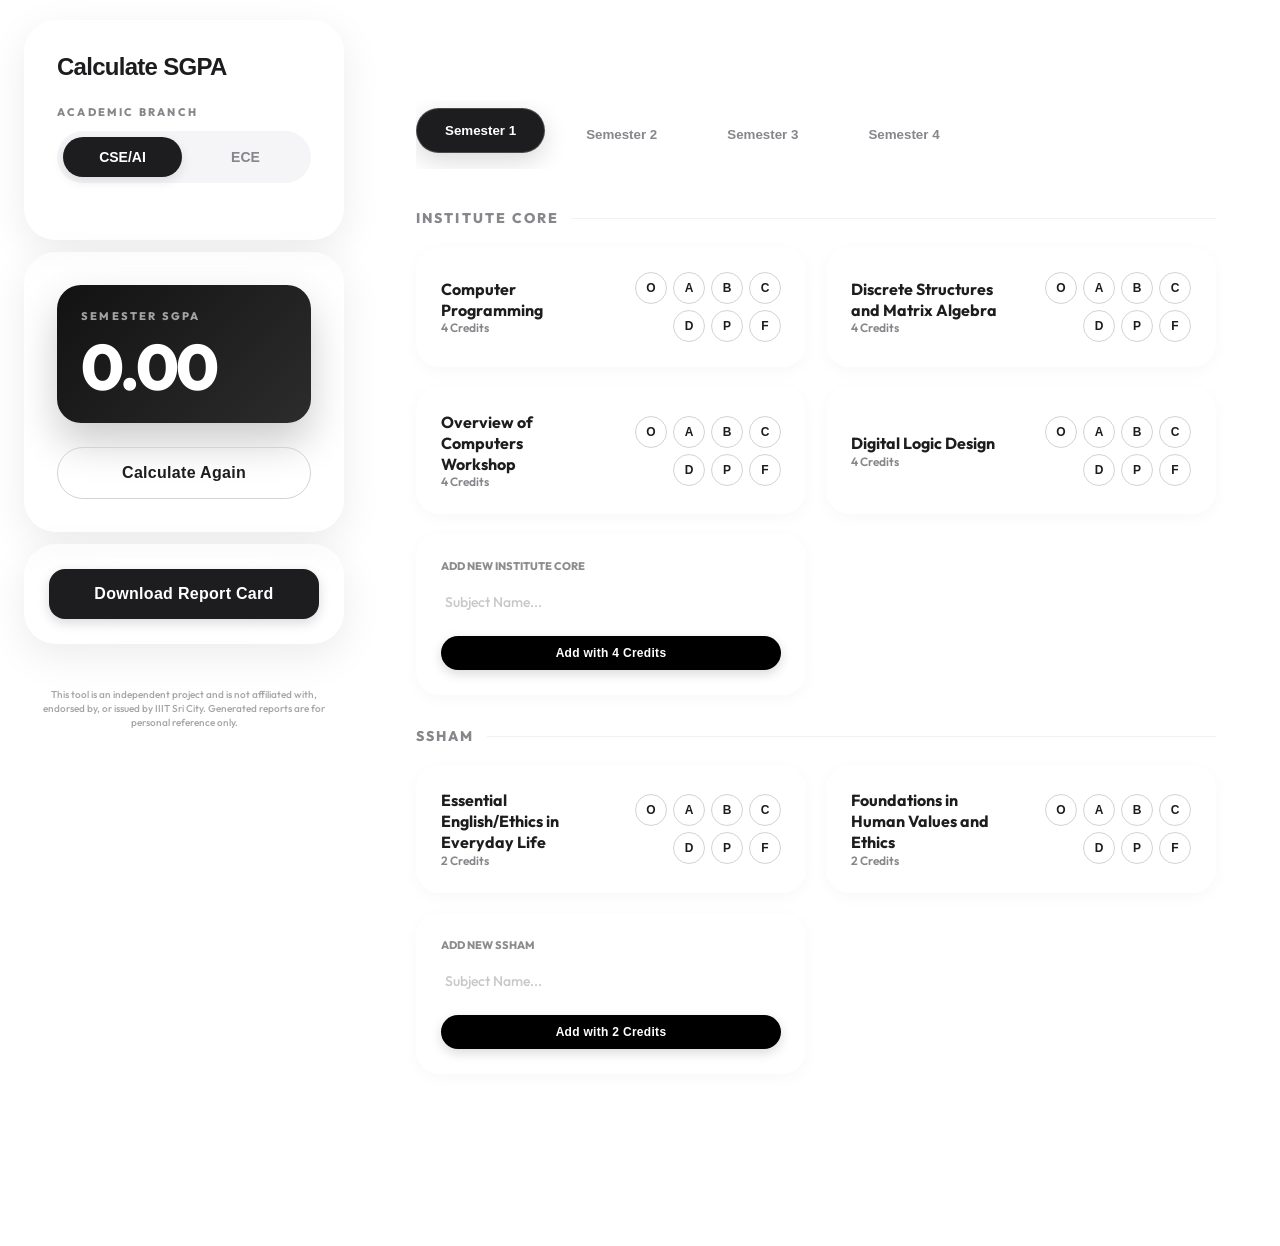
==== commit d01ce17a: "whites" ====
--- a/calculator.html
+++ b/calculator.html
@@ -40,6 +40,11 @@
       z-index: -1;
       overflow: hidden;
       pointer-events: none;
+      display: none;
+    }
+
+    body.dark-mode .ambient-blobs {
+      display: block;
     }
 
     .blob {
@@ -90,7 +95,7 @@
       border: 1px solid var(--glass-border);
       border-radius: var(--card-radius);
       padding: 32px;
-      box-shadow: 0 8px 32px rgba(0, 0, 0, 0.05);
+      box-shadow: 0 12px 40px rgba(0, 0, 0, 0.08);
     }
 
     .brand-header {
@@ -205,7 +210,7 @@
     .content-panel {
       display: flex;
       flex-direction: column;
-      gap: 32px;
+      gap: 40px;
     }
 
     .semester-nav {
@@ -293,13 +298,10 @@
       justify-content: space-between;
       align-items: center;
       transition: all 0.3s var(--fluid-ease);
-    }
-
-    .subject-card:hover {
-      background: var(--bg);
-      border-color: var(--text);
-      transform: translateY(-4px);
-    }
+      box-shadow: 0 4px 16px rgba(0, 0, 0, 0.03);
+    }
+
+
 
     .sub-info h4 {
       font-size: 16px;
@@ -454,7 +456,7 @@
       }
       .content-panel {
         order: 2;
-        gap: 0px !important;
+        gap: 24px !important;
         margin-bottom: 0px !important;
         padding-bottom: 0px !important;
       }
@@ -474,8 +476,7 @@
         justify-content: center;
       }
       .download-card {
-        order: 4;
-        margin-top: 12px;
+        display: none;
       }
       .side-panel > p {
         order: 5;
@@ -540,7 +541,7 @@
       <!-- Card 1: Branch Selection (Top on Mobile) -->
       <div class="glass-card branch-card">
         <div class="brand-header">
-          <h2 style="font-size: 24px; font-weight: 800; letter-spacing: -0.03em;">Calculate SGPA</h2>
+          <h2 style="font-family: 'SF Pro Display', -apple-system, BlinkMacSystemFont, 'Inter', sans-serif; font-size: 24px; font-weight: 800; letter-spacing: -0.03em;">Calculate SGPA</h2>
         </div>
         <div style="margin: 24px 0;">
           <label class="stat-label">Academic Branch</label>
@@ -569,7 +570,7 @@
         <button class="cta" onclick="downloadReport()" style="width: 100%; border-radius: 16px; height: 50px; background: var(--text); color: var(--bg); font-weight: 800;">Download Report Card</button>
       </div>
 
-      <p style="font-size: 10px; opacity: 0.4; text-align: center; font-weight: 500; line-height: 1.4; padding: 0 10px;">
+      <p style="font-size: 10px; opacity: 0.4; text-align: center; font-weight: 500; line-height: 1.4; padding: 0 10px; margin-top: 32px; margin-bottom: 24px;">
         This tool is an independent project and is not affiliated with, endorsed by, or issued by IIIT Sri City. Generated reports are for personal reference only.
       </p>
     </aside>
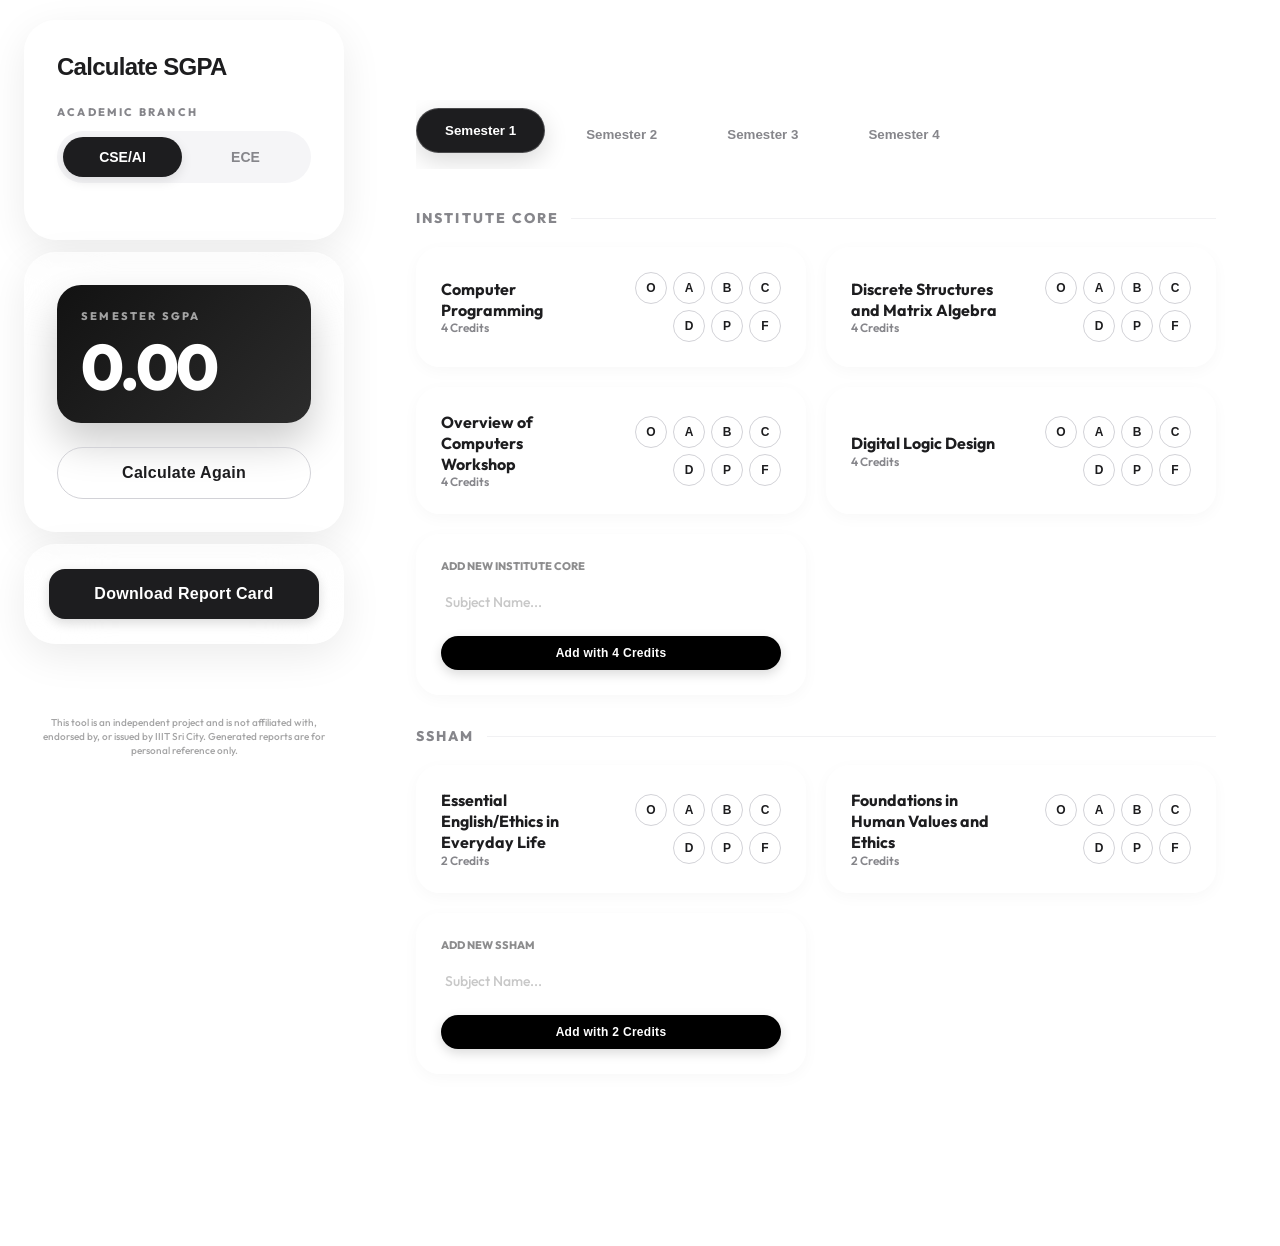
==== commit e86714c9: "visits" ====
--- a/calculator.html
+++ b/calculator.html
@@ -481,6 +481,9 @@
       .side-panel > p {
         order: 5;
       }
+      .visitor-stats-container {
+        order: 4;
+      }
       .stat-value {
         font-size: 44px;
         margin-top: 4px;
@@ -568,6 +571,18 @@
       <!-- Card 3: Download Report Card (End of page on Mobile) -->
       <div class="glass-card download-card" style="padding: 24px;">
         <button class="cta" onclick="downloadReport()" style="width: 100%; border-radius: 16px; height: 50px; background: var(--text); color: var(--bg); font-weight: 800;">Download Report Card</button>
+      </div>
+
+      <div class="visitor-stats-container" style="display: flex; justify-content: center; margin-top: 16px;">
+        <div class="visitor-stats" id="visitorStats" style="opacity: 0;">
+          <span class="visitor-stat">
+            <span class="visitor-text">Total Visits Today: <strong id="todayCount">—</strong></span>
+          </span>
+          <span class="visitor-stat-separator">•</span>
+          <span class="visitor-stat">
+            <span class="visitor-text">Total Visits All Time: <strong id="alltimeCount">—</strong></span>
+          </span>
+        </div>
       </div>
 
       <p style="font-size: 10px; opacity: 0.4; text-align: center; font-weight: 500; line-height: 1.4; padding: 0 10px; margin-top: 32px; margin-bottom: 24px;">
@@ -1042,7 +1057,64 @@
       if (savedTheme === 'dark') body.classList.add('dark-mode');
     }
 
+    async function initVisitorCounter() {
+      const todayCountEl = document.getElementById('todayCount');
+      const alltimeCountEl = document.getElementById('alltimeCount');
+      const statsContainer = document.getElementById('visitorStats');
+      if (!todayCountEl || !alltimeCountEl) return;
+
+      const namespace = 'iiits-pyqs';
+      const alltimeKey = 'alltime';
+      
+      const now = new Date();
+      const year = now.getFullYear();
+      const month = String(now.getMonth() + 1).padStart(2, '0');
+      const date = String(now.getDate()).padStart(2, '0');
+      const todayKey = `today_${year}_${month}_${date}`;
+
+      const sessionVisitedKey = 'iiits-pyqs-visited-session';
+      const hasVisited = sessionStorage.getItem(sessionVisitedKey);
+
+      try {
+        let todayCount = 0;
+        let alltimeCount = 0;
+
+        if (!hasVisited) {
+          const [alltimeRes, todayRes] = await Promise.all([
+            fetch(`https://api.counterapi.dev/v1/${namespace}/${alltimeKey}/up`).then(r => r.json()),
+            fetch(`https://api.counterapi.dev/v1/${namespace}/${todayKey}/up`).then(r => r.json())
+          ]);
+          
+          alltimeCount = alltimeRes.count || 0;
+          todayCount = todayRes.count || 0;
+          
+          sessionStorage.setItem(sessionVisitedKey, 'true');
+        } else {
+          const [alltimeRes, todayRes] = await Promise.all([
+            fetch(`https://api.counterapi.dev/v1/${namespace}/${alltimeKey}/`).then(r => r.json()),
+            fetch(`https://api.counterapi.dev/v1/${namespace}/${todayKey}/`).then(r => r.json())
+          ]);
+
+          alltimeCount = alltimeRes.count || 0;
+          todayCount = (todayRes && todayRes.count) ? todayRes.count : 0;
+        }
+
+        todayCountEl.textContent = Number(todayCount).toLocaleString();
+        alltimeCountEl.textContent = Number(alltimeCount).toLocaleString();
+
+        if (statsContainer) {
+          statsContainer.style.opacity = '1';
+        }
+      } catch (err) {
+        console.error('Error fetching visitor stats:', err);
+        if (statsContainer) {
+          statsContainer.style.display = 'none';
+        }
+      }
+    }
+
     init();
+    initVisitorCounter();
   </script>
 </body>
 
--- a/styles.css
+++ b/styles.css
@@ -1633,4 +1633,55 @@
     transform: translate(-50%, -50%) scale(4);
     opacity: 0;
   }
+}
+
+/* Visitor Stats in Footer */
+.footer-bottom {
+  margin-top: 40px;
+  padding-top: 24px;
+  border-top: 1px dashed var(--border);
+  display: flex;
+  justify-content: flex-start;
+  align-items: center;
+}
+
+.visitor-stats {
+  display: inline-flex;
+  align-items: center;
+  gap: 12px;
+  font-size: 11px;
+  color: var(--text-secondary);
+  background: var(--tag-bg);
+  padding: 6px 14px;
+  border-radius: 999px;
+  border: 1px solid var(--border);
+  transition: all 0.4s var(--fluid-ease);
+  user-select: none;
+}
+
+.visitor-stats:hover {
+  border-color: var(--text);
+  transform: translateY(-1px);
+}
+
+.visitor-stat {
+  display: flex;
+  align-items: center;
+  gap: 6px;
+}
+
+.visitor-stat-separator {
+  color: var(--border);
+  font-weight: 300;
+  user-select: none;
+}
+
+.visitor-text {
+  font-weight: 500;
+  letter-spacing: 0.02em;
+}
+
+.visitor-text strong {
+  color: var(--text);
+  font-weight: 700;
 }
